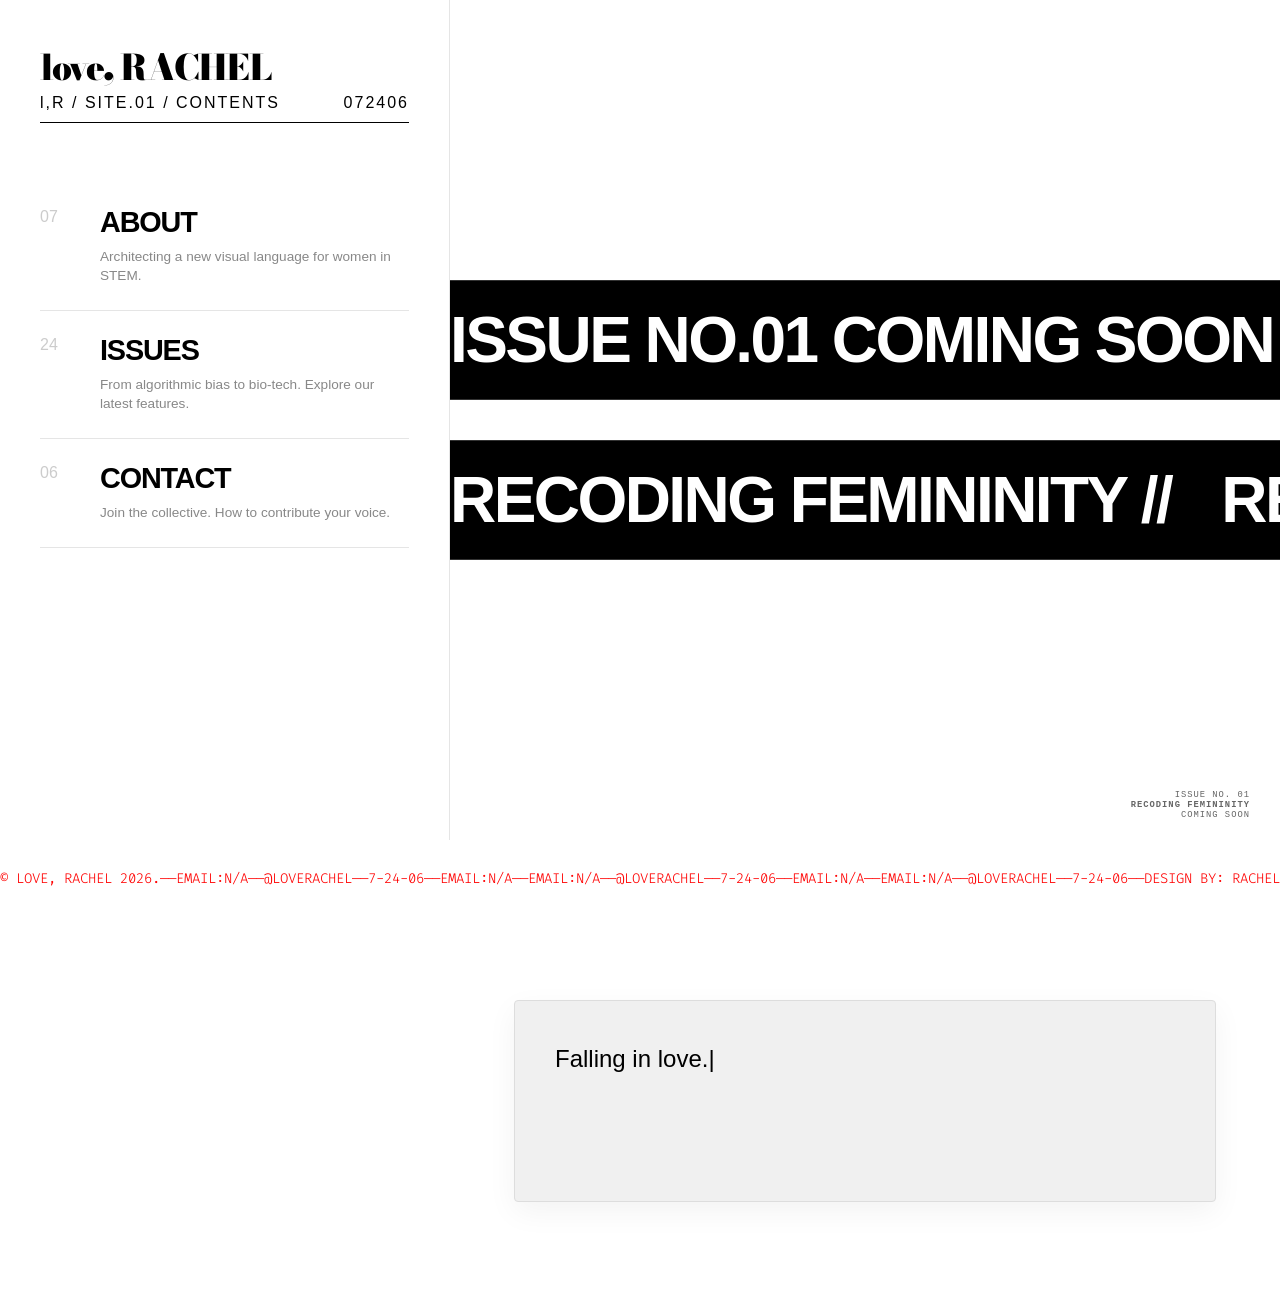
==== index.html @ 1d5ef3c8 "Update index.html" ====
<!DOCTYPE html>
<html lang="en">
<head>
    <meta charset="UTF-8">
    <meta name="viewport" content="width=device-width, initial-scale=1.0">
    <title>love, RACHEL | STEM MAGAZINE FOR GIRLS</title>
    <link href="https://fonts.googleapis.com/css2?family=Bodoni+Moda:opsz,wght@6..96,900&family=Fira+Code:wght@300&display=swap" rel="stylesheet">
    <link rel="preconnect" href="https://rsms.me/">
    <link rel="stylesheet" href="https://rsms.me/inter/inter.css">
    <link rel="stylesheet" href="global.css">
</head>
<body>

<nav class="side-navigation" id="sideNav">
    <div class="nav-header">
        <div class="logo"><a href="index.html">love, RACHEL</a></div>
        <button class="menu-close" onclick="toggleMenu()">✕</button>
    </div>

    <section class="toc-section">
        <div class="toc-header">
            <span>l,R / SITE.01 / CONTENTS</span>
            <span>072406</span>
        </div>
        
        <nav class="toc-nav">
            <a href="about.html" class="toc-item">
                <span class="toc-number">07</span>
                <div class="toc-content">
                    <span class="toc-link">About</span>
                    <p>Architecting a new visual language for women in STEM.</p>
                </div>
            </a>

            <a href="issues.html" class="toc-item">
                <span class="toc-number">24</span>
                <div class="toc-content">
                    <span class="toc-link">Issues</span>
                    <p>From algorithmic bias to bio-tech. Explore our latest features.</p>
                </div>
            </a>

            <a href="contact.html" class="toc-item">
                <span class="toc-number">06</span>
                <div class="toc-content">
                    <span class="toc-link">Contact</span>
                    <p>Join the collective. How to contribute your voice.</p>
                </div>
            </a>
        </nav>
    </section>
</nav>

<header class="mobile-header">
    <div class="logo"><a href="index.html">love, RACHEL</a></div>
    <button class="hamburger" onclick="toggleMenu()">
        <span></span>
        <span></span>
    </button>
</header>

<main class="magazine-grid">
    <section class="tape-container">
        <div class="police-tape tape-1">
            <div class="tape-inner">
                <span>ISSUE NO.01 COMING SOON // </span>
                <span>ISSUE NO.01 COMING SOON // </span>
                <span>ISSUE NO.01 COMING SOON // </span>
                <span>ISSUE NO.01 COMING SOON // </span>
                <span>ISSUE NO.01 COMING SOON // </span>
                <span>ISSUE NO.01 COMING SOON // </span>
            </div>
        </div>

        <div class="police-tape tape-2">
            <div class="tape-inner" style="animation-direction: reverse;">
                <span>RECODING FEMININITY // </span>
                <span>RECODING FEMININITY // </span>
                <span>RECODING FEMININITY // </span>
                <span>RECODING FEMININITY // </span>
                <span>RECODING FEMININITY // </span>
                <span>RECODING FEMININITY // </span>
            </div>
        </div>
    </section>
</main>
    <section class="typing-box-container">
    <div class="typing-box">
        <div class="box-content">
            <span id="typed-text"></span><span class="cursor">|</span>
        </div>
    </div>
</section>
   


    <div class="ticker-wrap">
        <div class="ticker-content">
            <span>© love, RACHEL 2026.——EMAIL:N/A——@loverachel——7-24-06——EMAIL:N/A——EMAIL:N/A——@loverachel——7-24-06——EMAIL:N/A——EMAIL:N/A——@loverachel——7-24-06——DESIGN BY: RACHEL C——EMAIL:N/A——@loverachel——7-24-06——EMAIL:N/A</span>
        </div>
    </div>
      
    <div class="side-date">ISSUE NO. 01<br><strong>RECODING FEMININITY</strong><br>COMING SOON</div>
<script src="script.js"></script>
</body>
</html>
---- global.css ----
:root {

    --black: #000000;

    --grey: #777777;

    --light-grey: #e5e5e5;

    --bg: #ffffff;

    font-family: Inter, sans-serif;

    font-feature-settings: 'liga' 1, 'calt' 1; /* fix for Chrome */

}

@supports (font-variation-settings: normal) {

  :root { font-family: InterVariable, sans-serif; }

}



* {

    margin: 0;

    padding: 0;

    box-sizing: border-box;

}



body {

    background-color: var(--bg);

    font-family: 'Inter', sans-serif;

    color: var(--black);

    -webkit-font-smoothing: antialiased;

}



/* --- HEADER & LOGO --- */

.header-nav {

    position: fixed;

    top: 0;

    width: 100%;

    padding: 40px 5%;

    display: flex;

    justify-content: space-between;

    align-items: center;

    z-index: 1000;

    background: rgba(255, 255, 255, 0.8);

    backdrop-filter: blur(10px);

}



.logo {

    font-family: 'Bodoni Moda', serif;

    font-weight: 900;

    font-size: 2.2rem;

    letter-spacing: -0.05em;

}



.logo a {

    text-decoration: none;

    color: black;

}





/* --- THE GRID --- */

.magazine-grid {

    display: grid;

    grid-template-columns: 1fr 1fr;

    min-height: 100vh;

    padding: 140px 5% 100px;

    gap: 5%;

}



/* --- LEFT SIDE: HERO --- */

.hero-image-section {

    display: flex;

    flex-direction: column;

}



.image-container {

    position: relative;

    width: 100%;

   

}







.image-container img {

    width: 100%;

    height: auto;

}



.image-credit {

    font-family: Inter;

    font-size: 30 rem;

    letter-spacing: 2px;

    margin-top: 15px;

    color: black;

    font-weight: 900;

   

}



/* --- RIGHT SIDE: TABLE OF CONTENTS --- */

.toc-section {

    display: flex;

    flex-direction: column;

}





.toc-header {

    display: flex;

    justify-content: space-between;

    border-bottom: 1px solid #000;

    padding-bottom: 10px;

    margin-bottom: 60px;

   

    letter-spacing: 2px;

    font-family: 'Inter', sans-serif;

   

}



.toc-nav {

    display: flex;

    flex-direction: column;

}



.toc-item {

    display: grid;

    grid-template-columns: 60px 1fr;

    padding: 25px 0;

    border-bottom: 1px solid var(--light-grey);

    text-decoration: none;

    color: inherit;

    transition: transform 0.3s ease;

}



.toc-item:hover {

    transform: translateX(10px);

}



.toc-number {

    font-size: 1rem;

    font-weight: 300;

    color: #cccccc;

}



.toc-link {

    display: block;

    font-size: 1.8rem;

    font-weight: 900;

    text-transform: uppercase;

    letter-spacing: -0.04em;

    line-height: 1;

    margin-bottom: 10px;

}



.toc-content p {

    font-size: 0.85rem;

    color: #888888 ;

    max-width: 320px;

    line-height: 1.4;

}

/* --- LAYOUT RESTRUCTURE --- */

:root {

    --nav-width: 450px;

}



/* --- ADJUSTED SIDEBAR --- */

.side-navigation {

    position: fixed;

    top: 0;

    left: 0;

    width: var(--nav-width);

    /* Calculate height to stop before the ticker (approx 50px) */

    height: calc(100vh - 60px);

    padding: 40px;

    background: #fff;

    border-right: 1px solid var(--light-grey);

    z-index: 2000;

    overflow-y: auto;

}







/* Adjust Main Grid to accommodate no more Hero Image */

.magazine-grid {
    margin-left: var(--nav-width); 
    padding: 0; 
    height: 100vh;
    display: block; 
    overflow: hidden;
}



@media (max-width: 1024px) {

    .magazine-grid {

        margin-left: 0;

    }

    .police-tape {

        font-size: 1rem;

        height: 40px;

    }

}





/* Hide Mobile Elements on Desktop */

.mobile-header, .menu-close {

    display: none;

}




@media (max-width: 1024px) {

    .side-navigation {

        width: 100%;

        left: -100%; /* Hide off-screen */

        transition: left 0.5s cubic-bezier(0.77, 0, 0.175, 1);

        border-right: none;

    }



    .side-navigation.active {

        left: 0;

    }



    .magazine-grid {

        margin-left: 0;

        padding-top: 100px;

    }



    .mobile-header {

        display: flex;

        position: fixed;

        top: 0;

        width: 100%;

        padding: 20px 5%;

        justify-content: space-between;

        align-items: center;

        background: #fff;

        z-index: 1500;

        border-bottom: 1px solid var(--light-grey);

    }



    .menu-close {

        display: block;

        background: none;

        border: none;

        font-size: 1.5rem;

        cursor: pointer;
        color: #000;

    }



    .nav-header {

        display: flex;

        justify-content: space-between;

        align-items: center;

        margin-bottom: 40px;

    }



    /* Hamburger Icon */

    .hamburger {

        background: none;

        border: none;

        cursor: pointer;

        display: flex;

        flex-direction: column;

        gap: 6px;

    }



    .hamburger span {

        display: block;

        width: 25px;

        height: 1px;

        background: #000;

    }

}



/* --- MODERN TICKER --- */

.ticker-wrap {

    position: fixed;

    bottom: 0;

    left: 0;

    width: 100%;

    background: transparent;

    padding: 12px 0;

    z-index: 1100;

}



.ticker-content {

    display: flex;

    white-space: nowrap;

    font-family: 'Fira Code', monospace;

    font-size: 14px;

    color: red;

    text-transform: uppercase;

    font-weight: 300;

   

}



.ticker-content span { padding-right: 60px; }







/* --- MOBILE RESPONSIVE --- */

@media (max-width: 1024px) {

    .magazine-grid {

        grid-template-columns: 1fr;

        padding-top: 100px;

    }

   

    .hero-image-section {

        margin-bottom: 60px;

    }

   

    .toc-link {

        font-size: 1.4rem;

    }

}



 .status-tag, .side-date {

            position: fixed;

            font-family: monospace;

            z-index: 5;

            pointer-events: none;

        }



       



        .side-date {

            bottom: 80px;

            right: 20px;

            font-size: 0.55rem;

            letter-spacing: 1px;

            color: #666;

            padding-right: 10px;

            border-right: 2px solid var(--pink);

            text-align: right;

        }

        /* HIDE ON MOBILE */

@media (max-width: 768px) {

    .status-tag, .side-date {

        display: none;

    }

}

.about-section {

            padding: 140px 5% 150px; /* Responsive padding */

            max-width: 1200px;

            margin: 0 auto;

            position: relative;

            z-index: 10;

        }



        .about-title {

            display: flex;

    justify-content: space-between;

    border-bottom: 1px solid #000;

    padding-bottom: 10px;

    margin-bottom: 60px;

    letter-spacing: 2px;

   

        }



        .about-grid {

            display: grid;

            grid-template-columns: 60px 1fr;

            gap: 20px;

            border-top: 1px solid var(--grid-color);

            padding-top: 40px;

        }



        .grid-label {

            font-family: monospace;

            font-size: 0.6rem;

            color: var(--pink);

            display: flex;

            flex-direction: column;

            align-items: center;

            gap: 20px;

        }





        .intro-text {

            font-size: clamp(1.1rem, 4vw, 1.5rem);

            line-height: 1.4;

            font-weight: 500;

            margin-bottom: 40px;

            color: #1a1a1a;

        }



        .story-columns {

            display: grid;

            grid-template-columns: repeat(auto-fit, minmax(280px, 1fr)); /* Automatically stacks on mobile */

            gap: 40px;

            font-size: 0.9rem;

            line-height: 1.8;

            color: #555;

        }

         /* --- EDITORIAL CONTACT STYLES --- */



.editorial-contact {

    min-height: 100vh;

    padding: 160px 5% 100px;

    position: relative;

    overflow: hidden;

}



/* The massive background text */

.bg-text-container {

    position: absolute;

    top: 50%;

    left: 50%;

    transform: translate(-50%, -50%);

    width: 100%;

    z-index: 1;

    pointer-events: none;

}



.giant-type {

    font-family: 'Bodoni Moda', serif;

    font-size: clamp(15rem, 40vw, 50rem); /* Huge scale */

    font-weight: 900;

    color: var(--grid-color);

    opacity: 0.4;

    letter-spacing: -0.05em;

    line-height: 1;

    text-align: center;

}



/* Content Container */

.content-wrapper {

    position: relative;

    z-index: 2;

    max-width: 1300px;

    
    margin: 0 auto 0 var(--nav-width); /* Adds margin-left on desktop */
    padding: 60px 5%;

}



.toc-header {

    display: flex;

    justify-content: space-between;

    border-bottom: 1px solid #000;

    padding-bottom: 10px;

    margin-bottom: 60px;

    font-family: 'Inter', sans-serif;

   

    letter-spacing: 2px;

}

.letter-layout {

    background: #ffffff;

    padding: 60px;

    border: 1px solid var(--grid-color);

    box-shadow: 0 20px 50px rgba(0,0,0,0.02);

    max-width: 800px;

    margin: 0 auto;

    position: relative;

    z-index: 10;

}



.letter-header {

    display: flex;

    justify-content: space-between;

    font-family: 'Inter', sans-serif;

    font-size: 0.7rem;

    line-height: 1.8;

    margin-bottom: 80px;

    color: #666;

}



.label {

    color: #49646F;

    font-weight: bold;

    margin-right: 10px;

}



.letter-body {

    font-family: 'Inter', sans-serif;

    font-size: 1rem;

    line-height: 1.7;

    color: #333;

    text-align: justify;

}



.letter-salutation {

   

   

    font-size: 1rem;

    margin-bottom: 30px;

    color: #000;

    font-weight: 600;

}



.letter-body p {

    margin-bottom: 25px;

}



.letter-signature {

    margin-top: 50px;

}



.signature-line {

    font-family: 'Bodoni Moda', serif;

    font-weight: 900;

    font-size: 1.8rem;

    color: black;

    margin-top: 10px;

}



.letter-footer {

    margin-top: 80px;

}



.horizontal-line {

    width: 100%;

    height: 1px;

    background: #000;

    margin-bottom: 30px;

}



.contact-actions {

    display: flex;

    gap: 40px;

}



.action-btn {

   

    font-size: 0.75rem;

    text-decoration: none;

    color: var(--pink);

    font-weight: bold;

    letter-spacing: 1px;

    transition: opacity 0.3s;

}



.action-btn:hover {

    opacity: 0.6;

    text-decoration: underline;

}



/* Mobile Adjustments */

@media (max-width: 600px) {

    .letter-layout {

        padding: 30px;

    }

    .letter-header {

        flex-direction: column;

        gap: 20px;

        margin-bottom: 40px;

    }

    .letter-body {

        text-align: left;

    }

    .logo {

           

           

            font-size: clamp(1.2rem, 5vw, 2.5rem);



            line-height: 0.8;

            letter-spacing: -0.05em;

            text-align: right;

        }

    .toc-header {



    font-size: 0.7rem;

   

}



}
/* --- HORIZONTAL EDITORIAL TAPES --- */
.tape-container {
    position: relative;
    width: 100%;
    
    height: calc(100vh - 60px); 
    overflow: hidden;
    display: flex;
    flex-direction: column;
    justify-content: center; 
    gap: 40px; 
    background: #fff;
    margin-left: 0;
}

.police-tape {
    width: 100%;
    height: 120px; 
    background: #000;
    display: flex;
    align-items: center;
    overflow: hidden;
    white-space: nowrap;
    border-top: 1px solid #333;
    border-bottom: 1px solid #333;
}

.tape-inner {
    display: flex;
    font-family: 'Inter', sans-serif;
    font-weight: 900;
    font-size: 4rem; /* Massive type */
    color: #fff;
    text-transform: uppercase;
    letter-spacing: -0.04em;
    animation: scroll-left 25s linear infinite;
}

.tape-inner span {
    padding-right: 50px;
}

/* Second tape moves the opposite way */
.reverse-scroll {
    animation: scroll-right 25s linear infinite;
}

/* Horizontal Animation Keyframes */
@keyframes scroll-left {
    0% { transform: translateX(0); }
    100% { transform: translateX(-50%); }
}

@keyframes scroll-right {
    0% { transform: translateX(-50%); }
    100% { transform: translateX(0); }
}

/* Mobile Adjustments */
@media (max-width: 1024px) {
    .tape-container {
        margin-left: 0;
        gap: 20px;
    }
    .police-tape {
        height: 80px;
    }
    .tape-inner {
        font-size: 2rem;
    }
}
@media (max-width: 1024px) {
    .content-wrapper {
        margin-left: 0;
        padding-top: 40px;
    }
}

.pabout-section {
    padding: 140px 5% 150px;
    max-width: 1200px;
    
    
    margin-left: var(--nav-width); 
    
    
    margin-right: auto; 
    
    position: relative;
    z-index: 10;
}



        .pabout-title {

            display: flex;

    justify-content: space-between;

    border-bottom: 1px solid #000;

    padding-bottom: 10px;

    margin-bottom: 60px;

    letter-spacing: 2px;

   

        }



        .pabout-grid {

            display: grid;

            grid-template-columns: 60px 1fr;

            gap: 20px;

            border-top: 1px solid var(--grid-color);

            padding-top: 40px;

        }



        .pgrid-label {

            font-family: monospace;

            font-size: 0.6rem;

            color: var(--pink);

            display: flex;

            flex-direction: column;

            align-items: center;

            gap: 20px;

        }





        .pintro-text {

            font-size: clamp(1.1rem, 4vw, 1.5rem);

            line-height: 1.4;

            font-weight: 500;

            margin-bottom: 40px;

            color: #1a1a1a;

        }



        .pstory-columns {

            display: grid;

            grid-template-columns: repeat(auto-fit, minmax(280px, 1fr)); /* Automatically stacks on mobile */

            gap: 40px;

            font-size: 0.9rem;

            line-height: 1.8;

            color: #555;

        }
        @media (max-width: 1024px) {
    .pabout-section {
        margin-left: 0;
        margin-right: 0;
       
    }
}
/* --- TYPING BOX STYLES --- */
.typing-box-container {
    margin-left: var(--nav-width); 
    padding: 100px 5%;
    background: #fff;
    display: flex;
    justify-content: center;
    align-items: flex-start;
    
}

.typing-box {
    width: 100%;
    max-width: 800px;
    background: #f0f0f0; 
    border: 1px solid #ddd;
    border-radius: 4px;
    overflow: hidden;
    box-shadow: 0 10px 30px rgba(0,0,0,0.05);
    
    
}







.box-content {
    padding: 40px;
    font-family: 'Inter', sans-serif; 
    font-size: 1.5rem;
    line-height: 1.5;
    color: #000;
    min-height: 200px;
}


.cursor {
    font-weight: 300;
    color: var(--pink); 
    animation: blink 1s step-end infinite;
}

@keyframes blink {
    from, to { opacity: 1; }
    50% { opacity: 0; }
}

/* Mobile responsive adjust */
@media (max-width: 1024px) {
    .typing-box-container {
        margin-left: 0;
        padding-top: 40px;
        
    }
    .box-content {
        font-size: 1.1rem;
        padding: 20px;
    }
}
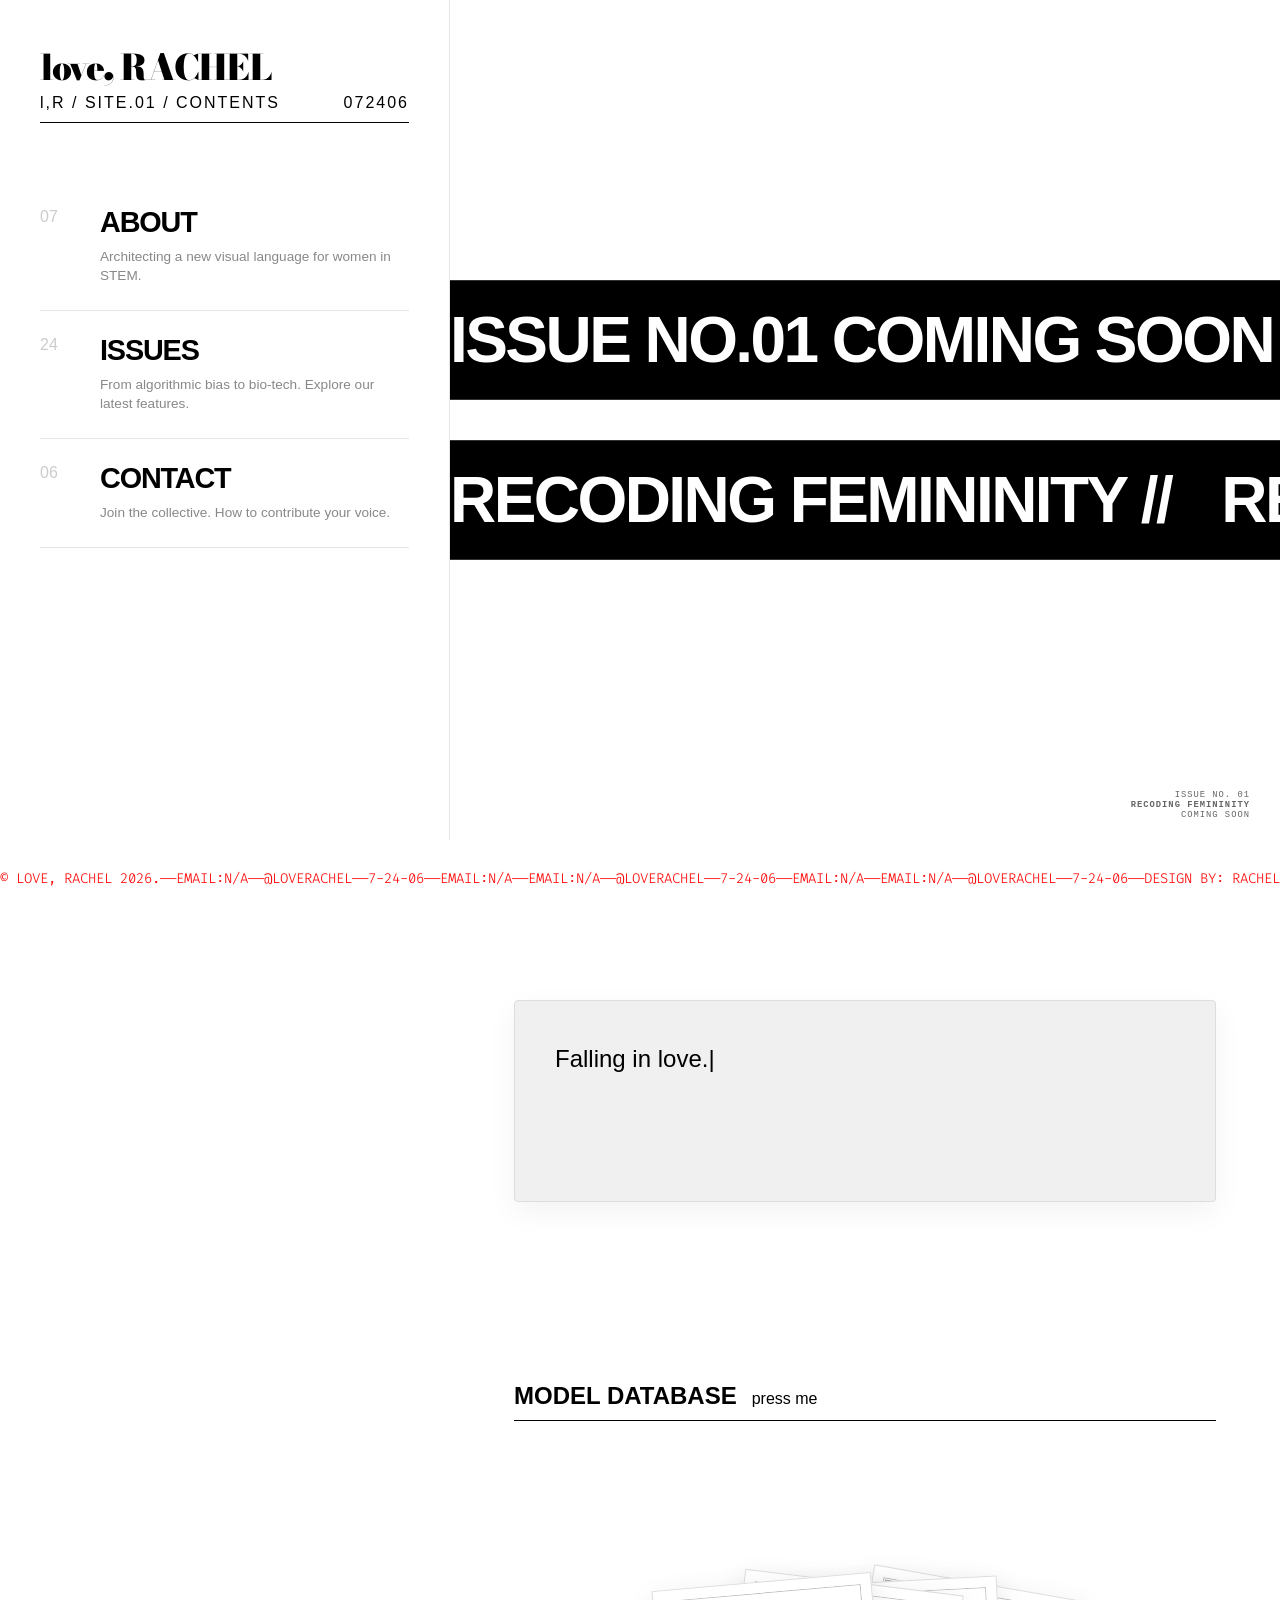
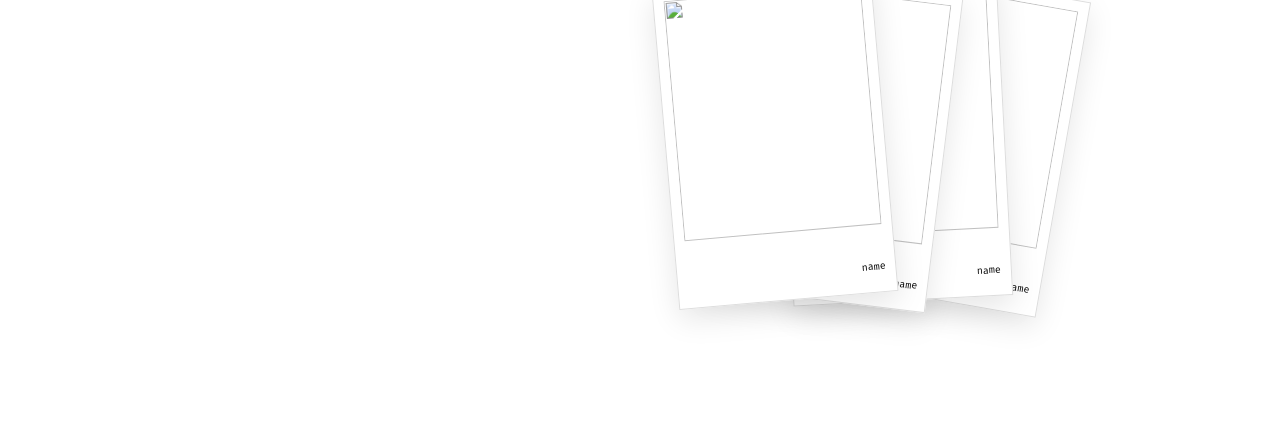
==== commit c218b313: "Update index.html" ====
--- a/index.html
+++ b/index.html
@@ -91,6 +91,19 @@
         </div>
     </div>
 </section>
+    <section class="database-section">
+    <div class="database-intro">
+        <h2 class="database-title">MODEL DATABASE</h2>
+        <p>press me</p>
+    </div>
+
+    <div class="model-pile-container">
+        <div class="model-card card-1"><img src=""><div class="id">name</div></div>
+        <div class="model-card card-2"><img src=""><div class="id">name</div></div>
+        <div class="model-card card-3"><img src=""><div class="id">name</div></div>
+        <div class="model-card card-4"><img src=""><div class="id">name</div></div>
+    </div>
+</section>
    
 
 
--- a/global.css
+++ b/global.css
@@ -1345,3 +1345,108 @@
         padding: 20px;
     }
 }
+/* Container */
+.database-section {
+    margin-left: var(--nav-width); 
+    padding: 80px 5%;
+    display: flex;
+    flex-direction: column;
+    align-items: center;
+    background: #fff;
+    min-height: 80vh;
+}
+
+.database-intro {
+    width: 100%;
+    max-width: 1000px;
+    display: flex;
+    align-items: baseline;
+    gap: 15px;
+    border-bottom: 1px solid #000;
+    padding-bottom: 10px;
+    margin-bottom: 120px;
+}
+
+/* The Pile/Row Container */
+.model-pile-container {
+    display: flex;
+    justify-content: center;
+    align-items: center;
+    width: 100%;
+    height: 400px;
+    transition: gap 0.5s ease;
+}
+
+/* Card Styling */
+.model-card {
+    position: relative;
+    width: 220px; 
+    height: 320px;
+    background: #fff;
+    border: 1px solid #ddd;
+    padding: 10px;
+    flex-shrink: 0;
+    
+    
+    margin-left: -160px; 
+    
+    
+    
+    transition: all 0.6s cubic-bezier(0.23, 1, 0.32, 1);
+    box-shadow: 0 10px 30px rgba(0,0,0,0.1);
+}
+
+
+.card-1 { margin-left: 0; transform: rotate(-5deg); z-index: 5; }
+.card-2 { transform: rotate(7deg); z-index: 4; }
+.card-3 { transform: rotate(-3deg); z-index: 3; }
+.card-4 { transform: rotate(10deg); z-index: 2; }
+
+.model-card img {
+    width: 100%;
+    height: 90%;
+    object-fit: cover;
+}
+
+.model-card .id {
+    font-family: 'Fira Code', monospace;
+    font-size: 10px;
+    margin-top: 8px;
+    text-align: right;
+}
+
+
+.model-pile-container:hover .model-card {
+    margin-left: 20px; 
+    transform: rotate(0deg) translateY(0);
+    filter: grayscale(0%);
+}
+
+
+.model-pile-container:hover .card-1 {
+    margin-left: 0;
+}
+
+/* --- MOBILE RESPONSIVE --- */
+@media (max-width: 1024px) {
+    .database-section {
+        margin-left: 0; 
+        padding-top: 40px;
+    }
+
+    .model-pile-container {
+        
+        flex-direction: column; 
+        height: auto;
+        gap: 20px;
+    }
+
+    .model-card {
+        margin-left: 0 !important; 
+        transform: rotate(0deg) !important;
+        width: 80%; 
+        max-width: 300px;
+    }
+    
+   
+}
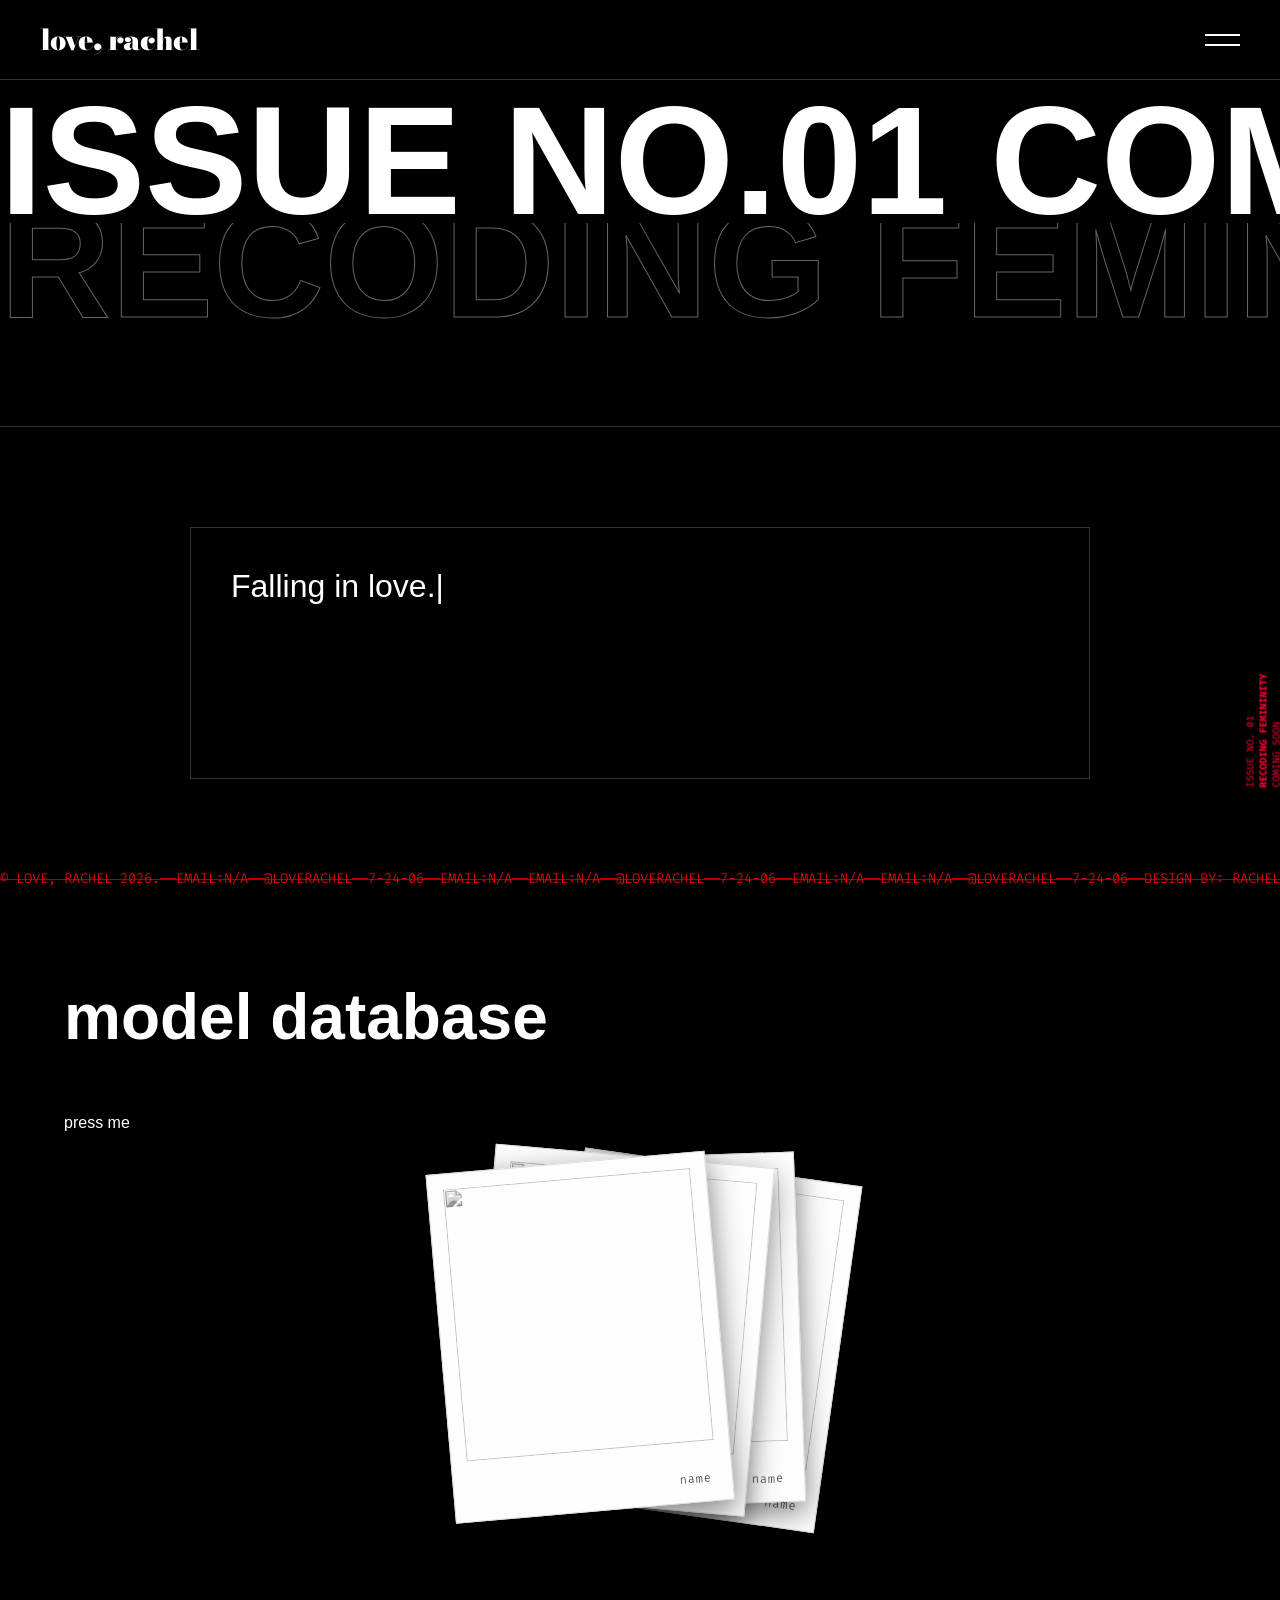
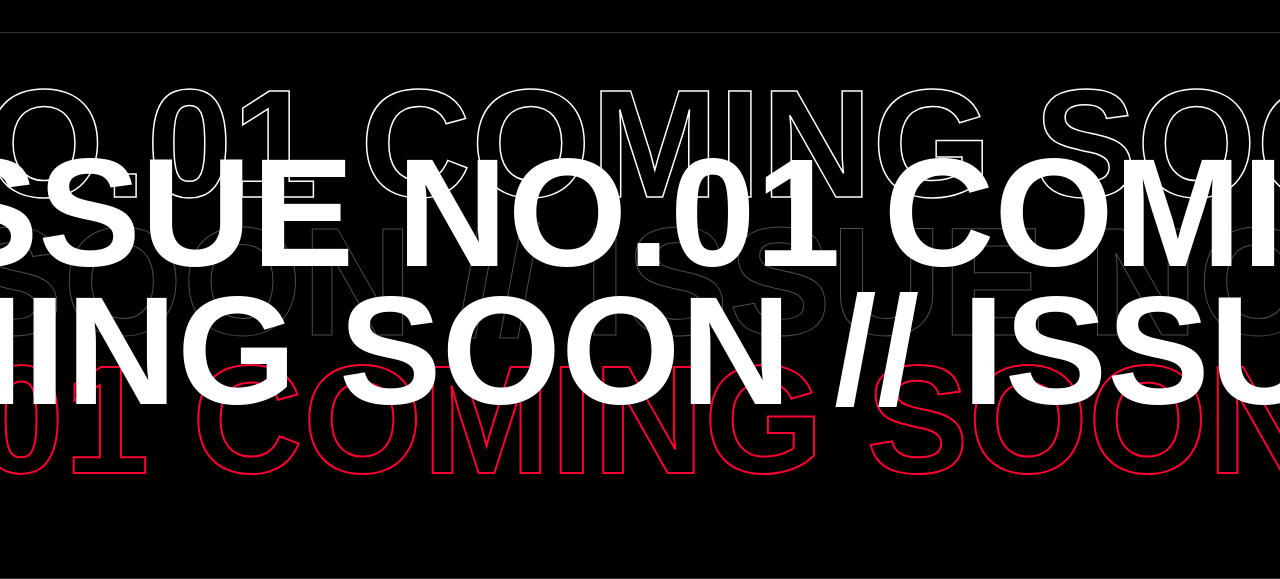
==== commit ac723d95: "Update index.html" ====
--- a/index.html
+++ b/index.html
@@ -58,53 +58,61 @@
         <span></span>
     </button>
 </header>
-
-<main class="magazine-grid">
-    <section class="tape-container">
-        <div class="police-tape tape-1">
-            <div class="tape-inner">
-                <span>ISSUE NO.01 COMING SOON // </span>
-                <span>ISSUE NO.01 COMING SOON // </span>
+<section class="hero-section">
+    <div class="hero-row">
+        <div class="marquee">
+            <div class="track">
                 <span>ISSUE NO.01 COMING SOON // </span>
                 <span>ISSUE NO.01 COMING SOON // </span>
                 <span>ISSUE NO.01 COMING SOON // </span>
                 <span>ISSUE NO.01 COMING SOON // </span>
             </div>
         </div>
-
-        <div class="police-tape tape-2">
-            <div class="tape-inner" style="animation-direction: reverse;">
-                <span>RECODING FEMININITY // </span>
-                <span>RECODING FEMININITY // </span>
+    </div>
+    
+    <div class="hero-row ghost-row">
+        <div class="marquee reverse">
+            <div class="track">
                 <span>RECODING FEMININITY // </span>
                 <span>RECODING FEMININITY // </span>
                 <span>RECODING FEMININITY // </span>
                 <span>RECODING FEMININITY // </span>
             </div>
         </div>
-    </section>
-</main>
-    <section class="typing-box-container">
+    </div>
+</section>
+
+
+
+<section class="typing-box-container">
     <div class="typing-box">
         <div class="box-content">
             <span id="typed-text"></span><span class="cursor">|</span>
         </div>
     </div>
 </section>
-    <section class="database-section">
+<section class="database-section">
     <div class="database-intro">
-        <h2 class="database-title">MODEL DATABASE</h2>
+        <h2 class="database-title">model database</h2>
         <p>press me</p>
     </div>
 
     <div class="model-pile-container">
-        <div class="model-card card-1"><img src=""><div class="id">name</div></div>
-        <div class="model-card card-2"><img src=""><div class="id">name</div></div>
-        <div class="model-card card-3"><img src=""><div class="id">name</div></div>
-        <div class="model-card card-4"><img src=""><div class="id">name</div></div>
+        <div class="model-card card-1"><img src=""><div class="polaroid-caption">name</div></div>
+        <div class="model-card card-2"><img src=""><div class="polaroid-caption">name</div></div>
+        <div class="model-card card-3"><img src=""><div class="polaroid-caption">name</div></div>
+        <div class="model-card card-4"><img src="model4.jpg"><div class="polaroid-caption">name</div></div>
     </div>
 </section>
-   
+ <section class="chaos-footer">
+    <div class="stack-container">
+        <h2 class="stack-text outline slide-left">ISSUE NO.01 COMING SOON</h2>
+        <h2 class="stack-text solid">// ISSUE NO.01 COMING</h2>
+        <h2 class="stack-text outline-faded slide-right">SOON // ISSUE NO.01 //</h2>
+        <h2 class="stack-text solid-overlap">COMING SOON // ISSUE //</h2>
+        <h2 class="stack-text outline-bold">NO.01 COMING SOON // //</h2>
+    </div>
+</section>
 
 
     <div class="ticker-wrap">
@@ -115,5 +123,6 @@
       
     <div class="side-date">ISSUE NO. 01<br><strong>RECODING FEMININITY</strong><br>COMING SOON</div>
 <script src="script.js"></script>
+
 </body>
 </html>
--- a/global.css
+++ b/global.css
@@ -1,142 +1,204 @@
 :root {
-
-    --black: #000000;
-
-    --grey: #777777;
-
-    --light-grey: #e5e5e5;
-
-    --bg: #ffffff;
-
-    font-family: Inter, sans-serif;
-
-    font-feature-settings: 'liga' 1, 'calt' 1; /* fix for Chrome */
-
-}
-
-@supports (font-variation-settings: normal) {
-
-  :root { font-family: InterVariable, sans-serif; }
-
-}
-
-
+    --bg-color: #000000;
+    --text-color: #ffffff;
+    --accent: #ff0033; 
+    --border: 1px solid #333;
+    --inter: 'Inter', sans-serif;
+    --bodoni: 'Bodoni Moda', serif;
+    --fira: 'Fira Code', monospace;
+}
 
 * {
-
     margin: 0;
-
     padding: 0;
-
     box-sizing: border-box;
-
-}
-
-
+}
 
 body {
-
-    background-color: var(--bg);
-
-    font-family: 'Inter', sans-serif;
-
-    color: var(--black);
-
-    -webkit-font-smoothing: antialiased;
-
-}
-
-
-
-/* --- HEADER & LOGO --- */
-
-.header-nav {
-
+    background-color: var(--bg-color);
+    color: var(--text-color);
+    font-family: var(--inter);
+    overflow-x: hidden;
+}
+
+/* --- HEADER & NAVIGATION --- */
+.mobile-header {
     position: fixed;
-
     top: 0;
-
-    width: 100%;
-
-    padding: 40px 5%;
-
-    display: flex;
-
+    width: 100%;
+    height: 80px;
+    display: flex;
     justify-content: space-between;
-
     align-items: center;
-
+    padding: 0 40px;
+    background: rgba(0,0,0,0.9);
+    
+    border-bottom: var(--border);
     z-index: 1000;
-
-    background: rgba(255, 255, 255, 0.8);
-
-    backdrop-filter: blur(10px);
-
-}
-
-
-
-.logo {
-
-    font-family: 'Bodoni Moda', serif;
-
+    background: rgba(0, 0, 0, 0.7); 
+    backdrop-filter: blur(15px); 
+    -webkit-backdrop-filter: blur(15px); 
+}
+
+.logo a {
+    font-family: var(--bodoni);
     font-weight: 900;
-
-    font-size: 2.2rem;
-
-    letter-spacing: -0.05em;
-
-}
-
-
-
-.logo a {
-
+    font-size: 1.8rem;
+    color: #fff;
     text-decoration: none;
-
-    color: black;
-
-}
-
-
-
-
-
-/* --- THE GRID --- */
-
-.magazine-grid {
-
-    display: grid;
-
-    grid-template-columns: 1fr 1fr;
-
-    min-height: 100vh;
-
-    padding: 140px 5% 100px;
-
-    gap: 5%;
-
-}
-
-
-
-/* --- LEFT SIDE: HERO --- */
-
-.hero-image-section {
-
-    display: flex;
-
-    flex-direction: column;
-
-}
-
-
-
-.image-container {
-
+    letter-spacing: -1px;
+    text-transform: lowercase;
+}
+
+.hamburger {
+    background: none;
+    border: none;
+    cursor: pointer;
+    display: flex;
+    flex-direction: column;
+    gap: 8px;
+}
+
+.hamburger span {
+    display: block;
+    width: 35px;
+    height: 2px;
+    background: #fff;
+}
+
+/* --- THE SIDE NAVIGATION (OVERLAY) --- */
+.side-navigation {
+    position: fixed;
+    top: 0;
+    right: -100%;
+    width: 100%;
+    height: 100vh;
+    background: #000;
+    z-index: 2000;
+    transition: 0.6s cubic-bezier(0.85, 0, 0.15, 1);
+    display: flex;
+    flex-direction: column;
+    padding: 60px;
+    overflow-y: auto;
+}
+
+.side-navigation.active {
+    right: 0;
+}
+
+.nav-header {
+    display: flex;
+    justify-content: space-between;
+    border-bottom: var(--border);
+    padding-bottom: 20px;
+    margin-bottom: 40px;
+}
+
+.toc-nav {
+    display: flex;
+    flex-direction: column;
+    gap: 40px;
+}
+
+.toc-link {
+    font-family: var(--bodoni);
+    font-size: clamp(2.5rem, 8vw, 5rem); /* Auto-sizes for screen */
+    line-height: 0.9;
+    text-transform: uppercase;
+    color: #fff;
+    text-decoration: none;
+}
+
+/* --- SECTION STABILIZER --- */
+main {
+    padding-top: 80px; 
+}
+
+section {
     position: relative;
-
-    width: 100%;
+    width: 100%;
+    padding: 100px 5%; 
+    border-bottom: var(--border);
+}
+
+
+
+
+
+/* --- TYPING BOX --- */
+.typing-box-container {
+    background: #000;
+    display: flex;
+    justify-content: center;
+}
+
+.typing-box {
+    width: 100%;
+    max-width: 900px;
+    border: 1px solid #333;
+}
+
+.box-content {
+    padding: 40px;
+    font-size: clamp(1.2rem, 3vw, 2rem);
+    min-height: 250px;
+}
+
+/* --- DATABASE SECTION --- */
+.database-section {
+    min-height: 80vh;
+}
+
+.database-title {
+    font-family: 'Inter', sans-serif ;
+    font-size: clamp(2.5rem, 6vw, 4rem);
+    margin-bottom: 60px;
+}
+
+.model-pile-container {
+    display: flex;
+    justify-content: center;
+    align-items: center;
+    position: relative;
+    min-height: 400px;
+}
+
+/* --- FOOTER ELEMENTS --- */
+.ticker-wrap {
+
+    position: fixed;
+
+    bottom: 0;
+
+    left: 0;
+
+    width: 100%;
+
+    background: transparent;
+
+    padding: 12px 0;
+
+    z-index: 1100;
+
+}
+
+
+
+.ticker-content {
+
+    display: flex;
+
+    white-space: nowrap;
+
+    font-family: 'Fira Code', monospace;
+
+    font-size: 14px;
+
+    color: red;
+
+    text-transform: uppercase;
+
+    font-weight: 300;
 
    
 
@@ -144,1309 +206,234 @@
 
 
 
-
-
-
-
-.image-container img {
-
-    width: 100%;
-
-    height: auto;
-
-}
-
-
-
-.image-credit {
-
-    font-family: Inter;
-
-    font-size: 30 rem;
-
-    letter-spacing: 2px;
-
-    margin-top: 15px;
-
-    color: black;
-
-    font-weight: 900;
-
-   
-
-}
-
-
-
-/* --- RIGHT SIDE: TABLE OF CONTENTS --- */
-
-.toc-section {
-
-    display: flex;
-
-    flex-direction: column;
-
-}
-
-
-
-
-
-.toc-header {
-
-    display: flex;
-
-    justify-content: space-between;
-
-    border-bottom: 1px solid #000;
-
-    padding-bottom: 10px;
-
-    margin-bottom: 60px;
-
-   
-
-    letter-spacing: 2px;
-
-    font-family: 'Inter', sans-serif;
-
-   
-
-}
-
-
-
-.toc-nav {
-
-    display: flex;
-
-    flex-direction: column;
-
-}
-
-
-
-.toc-item {
-
-    display: grid;
-
-    grid-template-columns: 60px 1fr;
-
-    padding: 25px 0;
-
-    border-bottom: 1px solid var(--light-grey);
-
-    text-decoration: none;
-
-    color: inherit;
-
-    transition: transform 0.3s ease;
-
-}
-
-
-
-.toc-item:hover {
-
-    transform: translateX(10px);
-
-}
-
-
-
-.toc-number {
-
-    font-size: 1rem;
-
-    font-weight: 300;
-
-    color: #cccccc;
-
-}
-
-
-
-.toc-link {
-
-    display: block;
-
-    font-size: 1.8rem;
-
-    font-weight: 900;
-
-    text-transform: uppercase;
-
-    letter-spacing: -0.04em;
-
-    line-height: 1;
-
-    margin-bottom: 10px;
-
-}
-
-
-
-.toc-content p {
-
-    font-size: 0.85rem;
-
-    color: #888888 ;
-
-    max-width: 320px;
-
-    line-height: 1.4;
-
-}
-
-/* --- LAYOUT RESTRUCTURE --- */
-
-:root {
-
-    --nav-width: 450px;
-
-}
-
-
-
-/* --- ADJUSTED SIDEBAR --- */
-
-.side-navigation {
-
+.ticker-content span { padding-right: 60px; }
+
+.side-date {
     position: fixed;
-
-    top: 0;
-
-    left: 0;
-
-    width: var(--nav-width);
-
-    /* Calculate height to stop before the ticker (approx 50px) */
-
-    height: calc(100vh - 60px);
-
-    padding: 40px;
-
-    background: #fff;
-
-    border-right: 1px solid var(--light-grey);
-
-    z-index: 2000;
-
-    overflow-y: auto;
-
-}
-
-
-
-
-
-
-
-/* Adjust Main Grid to accommodate no more Hero Image */
-
-.magazine-grid {
-    margin-left: var(--nav-width); 
-    padding: 0; 
-    height: 100vh;
-    display: block; 
-    overflow: hidden;
-}
-
-
-
-@media (max-width: 1024px) {
-
-    .magazine-grid {
-
-        margin-left: 0;
-
-    }
-
-    .police-tape {
-
-        font-size: 1rem;
-
-        height: 40px;
-
-    }
-
-}
-
-
-
-
-
-/* Hide Mobile Elements on Desktop */
-
-.mobile-header, .menu-close {
-
-    display: none;
-
-}
-
-
-
-
-@media (max-width: 1024px) {
-
-    .side-navigation {
-
-        width: 100%;
-
-        left: -100%; /* Hide off-screen */
-
-        transition: left 0.5s cubic-bezier(0.77, 0, 0.175, 1);
-
-        border-right: none;
-
-    }
-
-
-
-    .side-navigation.active {
-
-        left: 0;
-
-    }
-
-
-
-    .magazine-grid {
-
-        margin-left: 0;
-
-        padding-top: 100px;
-
-    }
-
-
-
-    .mobile-header {
-
-        display: flex;
-
-        position: fixed;
-
-        top: 0;
-
-        width: 100%;
-
-        padding: 20px 5%;
-
-        justify-content: space-between;
-
-        align-items: center;
-
-        background: #fff;
-
-        z-index: 1500;
-
-        border-bottom: 1px solid var(--light-grey);
-
-    }
-
-
-
-    .menu-close {
-
-        display: block;
-
-        background: none;
-
-        border: none;
-
-        font-size: 1.5rem;
-
-        cursor: pointer;
-        color: #000;
-
-    }
-
-
-
-    .nav-header {
-
-        display: flex;
-
-        justify-content: space-between;
-
-        align-items: center;
-
-        margin-bottom: 40px;
-
-    }
-
-
-
-    /* Hamburger Icon */
-
-    .hamburger {
-
-        background: none;
-
-        border: none;
-
-        cursor: pointer;
-
-        display: flex;
-
-        flex-direction: column;
-
-        gap: 6px;
-
-    }
-
-
-
-    .hamburger span {
-
-        display: block;
-
-        width: 25px;
-
-        height: 1px;
-
-        background: #000;
-
-    }
-
-}
-
-
-
-/* --- MODERN TICKER --- */
-
-.ticker-wrap {
-
-    position: fixed;
-
-    bottom: 0;
-
-    left: 0;
-
-    width: 100%;
-
-    background: transparent;
-
-    padding: 12px 0;
-
-    z-index: 1100;
-
-}
-
-
-
-.ticker-content {
-
-    display: flex;
-
-    white-space: nowrap;
-
-    font-family: 'Fira Code', monospace;
-
-    font-size: 14px;
-
-    color: red;
-
-    text-transform: uppercase;
-
-    font-weight: 300;
-
-   
-
-}
-
-
-
-.ticker-content span { padding-right: 60px; }
-
-
-
-
-
-
-
-/* --- MOBILE RESPONSIVE --- */
-
-@media (max-width: 1024px) {
-
-    .magazine-grid {
-
-        grid-template-columns: 1fr;
-
-        padding-top: 100px;
-
-    }
-
-   
-
-    .hero-image-section {
-
-        margin-bottom: 60px;
-
-    }
-
-   
-
-    .toc-link {
-
-        font-size: 1.4rem;
-
-    }
-
-}
-
-
-
- .status-tag, .side-date {
-
-            position: fixed;
-
-            font-family: monospace;
-
-            z-index: 5;
-
-            pointer-events: none;
-
-        }
-
-
-
-       
-
-
-
-        .side-date {
-
-            bottom: 80px;
-
-            right: 20px;
-
-            font-size: 0.55rem;
-
-            letter-spacing: 1px;
-
-            color: #666;
-
-            padding-right: 10px;
-
-            border-right: 2px solid var(--pink);
-
-            text-align: right;
-
-        }
-
-        /* HIDE ON MOBILE */
-
-@media (max-width: 768px) {
-
-    .status-tag, .side-date {
-
-        display: none;
-
-    }
-
-}
-
-.about-section {
-
-            padding: 140px 5% 150px; /* Responsive padding */
-
-            max-width: 1200px;
-
-            margin: 0 auto;
-
-            position: relative;
-
-            z-index: 10;
-
-        }
-
-
-
-        .about-title {
-
-            display: flex;
-
-    justify-content: space-between;
-
-    border-bottom: 1px solid #000;
-
-    padding-bottom: 10px;
-
-    margin-bottom: 60px;
-
-    letter-spacing: 2px;
-
-   
-
-        }
-
-
-
-        .about-grid {
-
-            display: grid;
-
-            grid-template-columns: 60px 1fr;
-
-            gap: 20px;
-
-            border-top: 1px solid var(--grid-color);
-
-            padding-top: 40px;
-
-        }
-
-
-
-        .grid-label {
-
-            font-family: monospace;
-
-            font-size: 0.6rem;
-
-            color: var(--pink);
-
-            display: flex;
-
-            flex-direction: column;
-
-            align-items: center;
-
-            gap: 20px;
-
-        }
-
-
-
-
-
-        .intro-text {
-
-            font-size: clamp(1.1rem, 4vw, 1.5rem);
-
-            line-height: 1.4;
-
-            font-weight: 500;
-
-            margin-bottom: 40px;
-
-            color: #1a1a1a;
-
-        }
-
-
-
-        .story-columns {
-
-            display: grid;
-
-            grid-template-columns: repeat(auto-fit, minmax(280px, 1fr)); /* Automatically stacks on mobile */
-
-            gap: 40px;
-
-            font-size: 0.9rem;
-
-            line-height: 1.8;
-
-            color: #555;
-
-        }
-
-         /* --- EDITORIAL CONTACT STYLES --- */
-
-
-
-.editorial-contact {
-
-    min-height: 100vh;
-
-    padding: 160px 5% 100px;
-
-    position: relative;
-
-    overflow: hidden;
-
-}
-
-
-
-/* The massive background text */
-
-.bg-text-container {
-
-    position: absolute;
-
-    top: 50%;
-
-    left: 50%;
-
-    transform: translate(-50%, -50%);
-
-    width: 100%;
-
-    z-index: 1;
-
-    pointer-events: none;
-
-}
-
-
-
-.giant-type {
-
-    font-family: 'Bodoni Moda', serif;
-
-    font-size: clamp(15rem, 40vw, 50rem); /* Huge scale */
-
-    font-weight: 900;
-
-    color: var(--grid-color);
-
-    opacity: 0.4;
-
-    letter-spacing: -0.05em;
-
-    line-height: 1;
-
-    text-align: center;
-
-}
-
-
-
-/* Content Container */
-
-.content-wrapper {
-
-    position: relative;
-
-    z-index: 2;
-
-    max-width: 1300px;
-
-    
-    margin: 0 auto 0 var(--nav-width); /* Adds margin-left on desktop */
-    padding: 60px 5%;
-
-}
-
-
-
-.toc-header {
-
-    display: flex;
-
-    justify-content: space-between;
-
-    border-bottom: 1px solid #000;
-
-    padding-bottom: 10px;
-
-    margin-bottom: 60px;
-
-    font-family: 'Inter', sans-serif;
-
-   
-
-    letter-spacing: 2px;
-
-}
-
-.letter-layout {
-
-    background: #ffffff;
-
-    padding: 60px;
-
-    border: 1px solid var(--grid-color);
-
-    box-shadow: 0 20px 50px rgba(0,0,0,0.02);
-
-    max-width: 800px;
-
-    margin: 0 auto;
-
-    position: relative;
-
-    z-index: 10;
-
-}
-
-
-
-.letter-header {
-
-    display: flex;
-
-    justify-content: space-between;
-
-    font-family: 'Inter', sans-serif;
-
-    font-size: 0.7rem;
-
-    line-height: 1.8;
-
-    margin-bottom: 80px;
-
-    color: #666;
-
-}
-
-
-
-.label {
-
-    color: #49646F;
-
-    font-weight: bold;
-
-    margin-right: 10px;
-
-}
-
-
-
-.letter-body {
-
-    font-family: 'Inter', sans-serif;
-
-    font-size: 1rem;
-
-    line-height: 1.7;
-
-    color: #333;
-
-    text-align: justify;
-
-}
-
-
-
-.letter-salutation {
-
-   
-
-   
-
-    font-size: 1rem;
-
-    margin-bottom: 30px;
-
-    color: #000;
-
-    font-weight: 600;
-
-}
-
-
-
-.letter-body p {
-
-    margin-bottom: 25px;
-
-}
-
-
-
-.letter-signature {
-
-    margin-top: 50px;
-
-}
-
-
-
-.signature-line {
-
-    font-family: 'Bodoni Moda', serif;
-
-    font-weight: 900;
-
-    font-size: 1.8rem;
-
-    color: black;
-
-    margin-top: 10px;
-
-}
-
-
-
-.letter-footer {
-
-    margin-top: 80px;
-
-}
-
-
-
-.horizontal-line {
-
-    width: 100%;
-
-    height: 1px;
-
-    background: #000;
-
-    margin-bottom: 30px;
-
-}
-
-
-
-.contact-actions {
-
-    display: flex;
-
-    gap: 40px;
-
-}
-
-
-
-.action-btn {
-
-   
-
-    font-size: 0.75rem;
-
-    text-decoration: none;
-
-    color: var(--pink);
-
-    font-weight: bold;
-
-    letter-spacing: 1px;
-
-    transition: opacity 0.3s;
-
-}
-
-
-
-.action-btn:hover {
-
-    opacity: 0.6;
-
-    text-decoration: underline;
-
-}
-
-
-
-/* Mobile Adjustments */
-
-@media (max-width: 600px) {
-
-    .letter-layout {
-
-        padding: 30px;
-
-    }
-
-    .letter-header {
-
-        flex-direction: column;
-
-        gap: 20px;
-
-        margin-bottom: 40px;
-
-    }
-
-    .letter-body {
-
-        text-align: left;
-
-    }
-
-    .logo {
-
-           
-
-           
-
-            font-size: clamp(1.2rem, 5vw, 2.5rem);
-
-
-
-            line-height: 0.8;
-
-            letter-spacing: -0.05em;
-
-            text-align: right;
-
-        }
-
-    .toc-header {
-
-
-
-    font-size: 0.7rem;
-
-   
-
-}
-
-
-
-}
-/* --- HORIZONTAL EDITORIAL TAPES --- */
-.tape-container {
-    position: relative;
-    width: 100%;
-    
-    height: calc(100vh - 60px); 
-    overflow: hidden;
-    display: flex;
-    flex-direction: column;
-    justify-content: center; 
-    gap: 40px; 
-    background: #fff;
-    margin-left: 0;
-}
-
-.police-tape {
-    width: 100%;
-    height: 120px; 
-    background: #000;
-    display: flex;
-    align-items: center;
-    overflow: hidden;
-    white-space: nowrap;
-    border-top: 1px solid #333;
-    border-bottom: 1px solid #333;
-}
-
-.tape-inner {
-    display: flex;
-    font-family: 'Inter', sans-serif;
-    font-weight: 900;
-    font-size: 4rem; /* Massive type */
-    color: #fff;
-    text-transform: uppercase;
-    letter-spacing: -0.04em;
-    animation: scroll-left 25s linear infinite;
-}
-
-.tape-inner span {
-    padding-right: 50px;
-}
-
-/* Second tape moves the opposite way */
-.reverse-scroll {
-    animation: scroll-right 25s linear infinite;
-}
-
-/* Horizontal Animation Keyframes */
+    bottom: 150px;
+    right: -40px;
+    transform: rotate(-90deg);
+    font-family: var(--fira);
+    font-size: 10px;
+    color: var(--accent);
+    z-index: 500;
+}
+
 @keyframes scroll-left {
     0% { transform: translateX(0); }
     100% { transform: translateX(-50%); }
 }
 
-@keyframes scroll-right {
-    0% { transform: translateX(-50%); }
-    100% { transform: translateX(0); }
-}
-
-/* Mobile Adjustments */
+
 @media (max-width: 1024px) {
-    .tape-container {
-        margin-left: 0;
-        gap: 20px;
+    section { padding: 60px 5%; }
+    
+    .mobile-header { height: 60px; padding: 0 20px; }
+    
+    .toc-link { font-size: 2.5rem; }
+
+    
+
+    .model-pile-container {
+        flex-direction: column;
+        height: auto;
     }
-    .police-tape {
-        height: 80px;
-    }
-    .tape-inner {
-        font-size: 2rem;
-    }
-}
-@media (max-width: 1024px) {
-    .content-wrapper {
-        margin-left: 0;
-        padding-top: 40px;
-    }
-}
-
-.pabout-section {
-    padding: 140px 5% 150px;
-    max-width: 1200px;
-    
-    
-    margin-left: var(--nav-width); 
-    
-    
-    margin-right: auto; 
-    
-    position: relative;
-    z-index: 10;
-}
-
-
-
-        .pabout-title {
-
-            display: flex;
-
-    justify-content: space-between;
-
-    border-bottom: 1px solid #000;
-
-    padding-bottom: 10px;
-
-    margin-bottom: 60px;
-
-    letter-spacing: 2px;
-
-   
-
-        }
-
-
-
-        .pabout-grid {
-
-            display: grid;
-
-            grid-template-columns: 60px 1fr;
-
-            gap: 20px;
-
-            border-top: 1px solid var(--grid-color);
-
-            padding-top: 40px;
-
-        }
-
-
-
-        .pgrid-label {
-
-            font-family: monospace;
-
-            font-size: 0.6rem;
-
-            color: var(--pink);
-
-            display: flex;
-
-            flex-direction: column;
-
-            align-items: center;
-
-            gap: 20px;
-
-        }
-
-
-
-
-
-        .pintro-text {
-
-            font-size: clamp(1.1rem, 4vw, 1.5rem);
-
-            line-height: 1.4;
-
-            font-weight: 500;
-
-            margin-bottom: 40px;
-
-            color: #1a1a1a;
-
-        }
-
-
-
-        .pstory-columns {
-
-            display: grid;
-
-            grid-template-columns: repeat(auto-fit, minmax(280px, 1fr)); /* Automatically stacks on mobile */
-
-            gap: 40px;
-
-            font-size: 0.9rem;
-
-            line-height: 1.8;
-
-            color: #555;
-
-        }
-        @media (max-width: 1024px) {
-    .pabout-section {
-        margin-left: 0;
-        margin-right: 0;
-       
-    }
-}
-/* --- TYPING BOX STYLES --- */
-.typing-box-container {
-    margin-left: var(--nav-width); 
-    padding: 100px 5%;
-    background: #fff;
-    display: flex;
-    justify-content: center;
-    align-items: flex-start;
-    
-}
-
-.typing-box {
-    width: 100%;
-    max-width: 800px;
-    background: #f0f0f0; 
-    border: 1px solid #ddd;
-    border-radius: 4px;
-    overflow: hidden;
-    box-shadow: 0 10px 30px rgba(0,0,0,0.05);
-    
-    
-}
-
-
-
-
-
-
-
-.box-content {
-    padding: 40px;
-    font-family: 'Inter', sans-serif; 
-    font-size: 1.5rem;
-    line-height: 1.5;
-    color: #000;
-    min-height: 200px;
-}
-
-
-.cursor {
-    font-weight: 300;
-    color: var(--pink); 
-    animation: blink 1s step-end infinite;
-}
-
-@keyframes blink {
-    from, to { opacity: 1; }
-    50% { opacity: 0; }
-}
-
-/* Mobile responsive adjust */
-@media (max-width: 1024px) {
-    .typing-box-container {
-        margin-left: 0;
-        padding-top: 40px;
-        
-    }
-    .box-content {
-        font-size: 1.1rem;
-        padding: 20px;
-    }
-}
-/* Container */
-.database-section {
-    margin-left: var(--nav-width); 
-    padding: 80px 5%;
-    display: flex;
-    flex-direction: column;
-    align-items: center;
-    background: #fff;
-    min-height: 80vh;
-}
-
-.database-intro {
-    width: 100%;
-    max-width: 1000px;
-    display: flex;
-    align-items: baseline;
-    gap: 15px;
-    border-bottom: 1px solid #000;
-    padding-bottom: 10px;
-    margin-bottom: 120px;
-}
-
-/* The Pile/Row Container */
-.model-pile-container {
-    display: flex;
-    justify-content: center;
-    align-items: center;
-    width: 100%;
-    height: 400px;
-    transition: gap 0.5s ease;
-}
-
-/* Card Styling */
-.model-card {
-    position: relative;
-    width: 220px; 
-    height: 320px;
-    background: #fff;
-    border: 1px solid #ddd;
-    padding: 10px;
-    flex-shrink: 0;
-    
-    
-    margin-left: -160px; 
-    
-    
-    
-    transition: all 0.6s cubic-bezier(0.23, 1, 0.32, 1);
-    box-shadow: 0 10px 30px rgba(0,0,0,0.1);
-}
-
-
-.card-1 { margin-left: 0; transform: rotate(-5deg); z-index: 5; }
-.card-2 { transform: rotate(7deg); z-index: 4; }
-.card-3 { transform: rotate(-3deg); z-index: 3; }
-.card-4 { transform: rotate(10deg); z-index: 2; }
-
-.model-card img {
-    width: 100%;
-    height: 90%;
-    object-fit: cover;
-}
-
-.model-card .id {
-    font-family: 'Fira Code', monospace;
-    font-size: 10px;
-    margin-top: 8px;
-    text-align: right;
-}
-
-
-.model-pile-container:hover .model-card {
-    margin-left: 20px; 
-    transform: rotate(0deg) translateY(0);
-    filter: grayscale(0%);
-}
-
-
-.model-pile-container:hover .card-1 {
-    margin-left: 0;
-}
-
-/* --- MOBILE RESPONSIVE --- */
-@media (max-width: 1024px) {
-    .database-section {
-        margin-left: 0; 
-        padding-top: 40px;
-    }
-
-    .model-pile-container {
-        
-        flex-direction: column; 
-        height: auto;
-        gap: 20px;
-    }
 
     .model-card {
-        margin-left: 0 !important; 
-        transform: rotate(0deg) !important;
-        width: 80%; 
+        position: relative; /* Stacks them vertically on phone */
+        transform: none !important;
+        margin: 20px 0;
+        width: 100%;
         max-width: 300px;
     }
+
+    .side-date { display: none; }
     
-   
-}
+}
+/* --- HERO SECTION STYLES --- */
+.hero-section {
+    padding: 100px 0; 
+    display: flex;
+    flex-direction: column;
+    gap: 0; 
+    overflow: hidden;
+    cursor: crosshair;
+}
+
+.hero-row {
+    position: relative;
+    width: 100vw;
+    z-index: 10;
+}
+
+.marquee {
+    display: flex;
+    overflow: hidden;
+    white-space: nowrap;
+}
+
+.track {
+    display: flex;
+    animation: scroll-left 20s linear infinite;
+}
+
+.hero-row span {
+    font-family: var(--inter); 
+    font-weight: 900;
+    font-size: clamp(4rem, 12vw, 10rem);
+    line-height: 0.8;
+    color: #fff;
+    padding-right: 20px;
+    transition: all 0.4s ease;
+}
+
+
+.ghost-row span {
+    color: transparent;
+    -webkit-text-stroke: 1px rgba(255, 255, 255, 0.4);
+    margin-top: -20px; 
+}
+
+/* --- ANIMATIONS --- */
+@keyframes scroll-left {
+    from { transform: translateX(0); }
+    to { transform: translateX(-50%); }
+}
+
+.reverse .track {
+    animation-direction: reverse;
+}
+
+/* --- HOVER INTERACTION --- */
+
+.hero-section:hover .hero-row span {
+    color: transparent;
+    -webkit-text-stroke: 1px var(--accent);
+}
+
+.hero-section:hover .ghost-row span {
+    color: #fff;
+    -webkit-text-stroke: 0px transparent;
+    text-shadow: 0 0 20px rgba(255,255,255,0.2);
+}
+
+
+.hero-section:hover .track {
+    animation-duration: 5s; /* Speeds up on hover */
+}
+.chaos-footer {
+    background: #000;
+    padding: 100px 0;
+    overflow: hidden;
+    width: 100%;
+}
+
+.stack-container {
+    display: flex;
+    flex-direction: column;
+    align-items: center; /* Centers the stack generally */
+}
+
+.stack-text {
+    font-family: var(--inter);
+    font-weight: 900;
+    font-size: clamp(3rem, 12vw, 10rem);
+    line-height: 0.75; 
+    margin-top: -0.3em; 
+    white-space: nowrap;
+    text-transform: uppercase;
+    transition: all 0.3s ease;
+}
+
+
+.stack-text.solid {
+    color: #fff;
+    z-index: 10;
+}
+
+.stack-text.solid-overlap {
+    color: #fff;
+    z-index: 8;
+    margin-left: -5%; 
+}
+
+.stack-text.outline {
+    color: transparent;
+    -webkit-text-stroke: 1.5px #fff;
+    z-index: 5;
+}
+
+.stack-text.outline-faded {
+    color: transparent;
+    -webkit-text-stroke: 1px rgba(255,255,255,0.3);
+    z-index: 2;
+}
+
+.stack-text.outline-bold {
+    color: transparent;
+    -webkit-text-stroke: 2px var(--accent);
+    z-index: 1;
+}
+
+
+.slide-left { transform: translateX(-10%); }
+.slide-right { transform: translateX(10%); }
+
+
+.stack-container:hover .stack-text {
+    margin-top: -0.1em; 
+    -webkit-text-stroke: 1px #fff;
+}
+.model-card {
+    position: absolute;
+    width: 280px; 
+    height: 350px;
+    background: #fdfdfd; 
+    border: 1px solid #ddd;
+  
+    padding: 15px 15px 60px 15px; 
+    transition: all 0.6s cubic-bezier(0.23, 1, 0.32, 1);
+    filter: grayscale(100%);
+    box-shadow: 0 10px 30px rgba(0,0,0,0.5);
+    display: flex;
+    flex-direction: column;
+}
+
+.model-card img {
+    width: 100%;
+    height: 100%;
+    object-fit: cover; 
+    display: block;
+}
+
+.polaroid-caption {
+    position: absolute;
+    bottom: 15px;
+    right: 20px;
+    font-family: 'Fira Code', monospace;
+    font-weight: 300;
+    font-size: 12px;
+    color: #333;
+    letter-spacing: 1px;
+}
+
+
+.card-1 { transform: rotate(-5deg) translateX(-60px); z-index: 4; }
+.card-2 { transform: rotate(5deg) translateX(-20px); z-index: 3; }
+.card-3 { transform: rotate(-2deg) translateX(20px); z-index: 2; }
+.card-4 { transform: rotate(8deg) translateX(60px); z-index: 1; }
+
+
+.model-pile-container:hover .model-card {
+    position: relative; 
+    transform: rotate(0) translateX(0) translateY(-20px);
+    margin: 0 15px;
+    filter: grayscale(0);
+    box-shadow: 0 20px 40px rgba(0,0,0,0.8);
+}
+
+
+.model-card:hover {
+    z-index: 100 !important;
+    transform: scale(1.05) translateY(-30px) !important;
+}
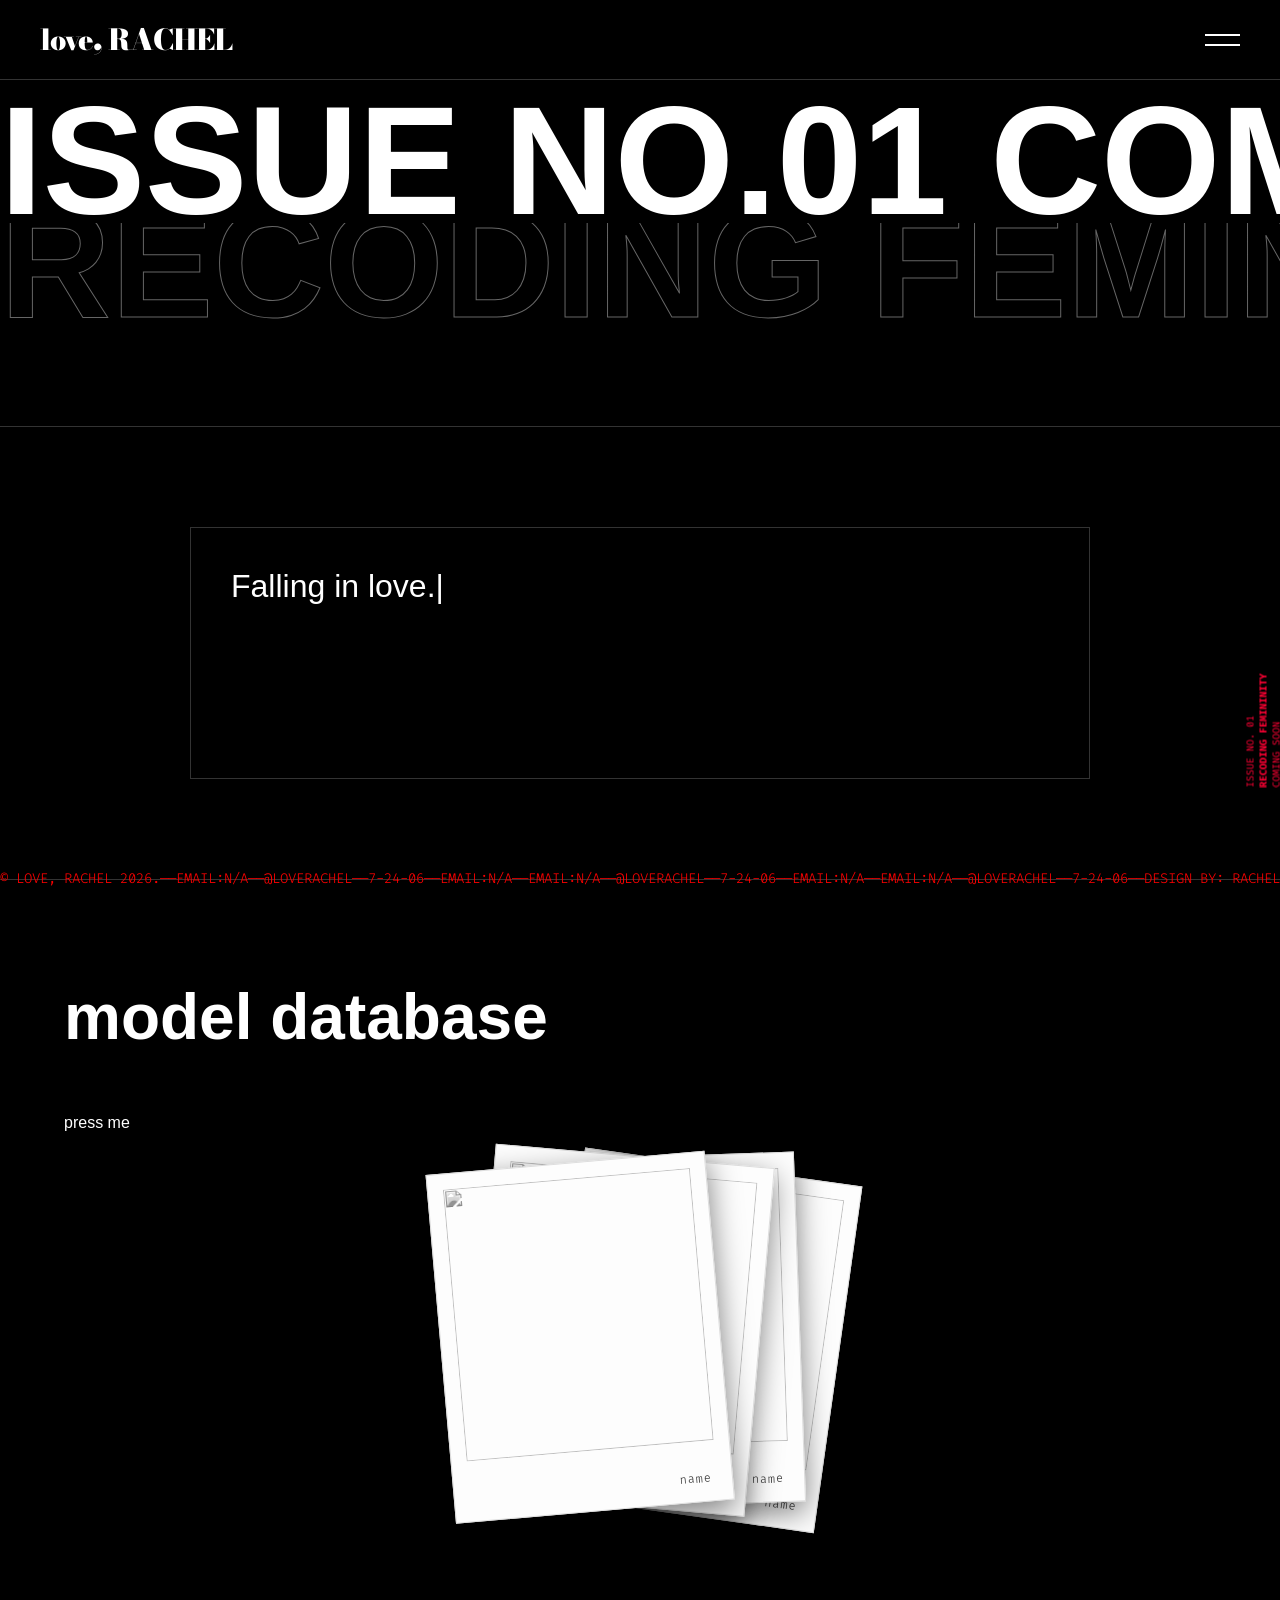
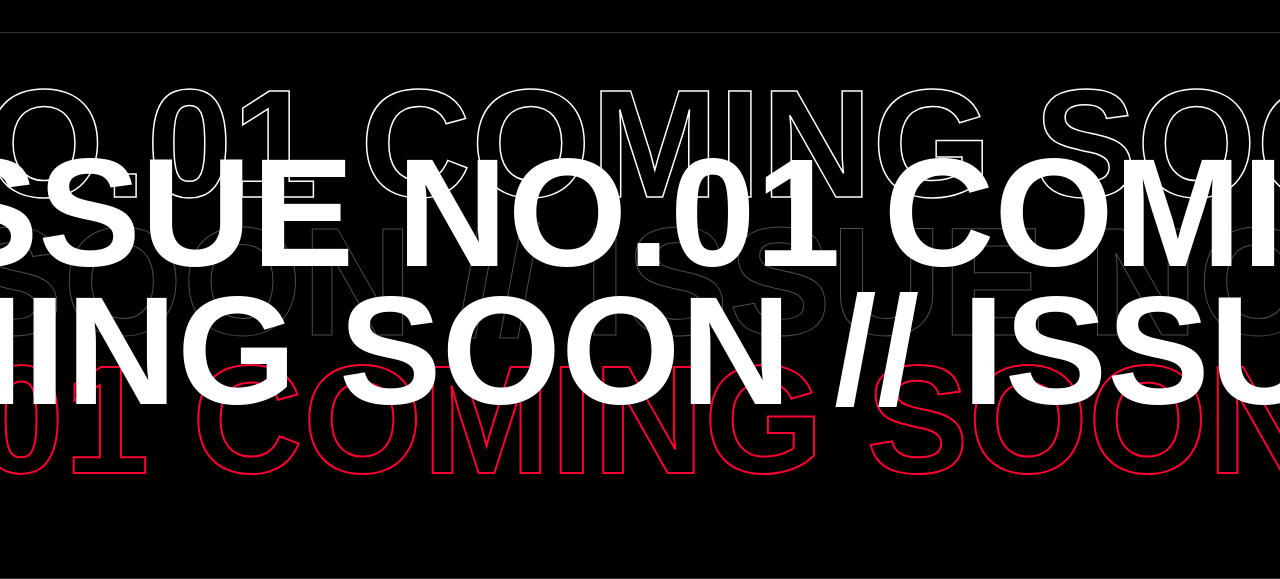
==== commit f532dd71: "Update index.html" ====
--- a/index.html
+++ b/index.html
@@ -36,7 +36,7 @@
                 <span class="toc-number">24</span>
                 <div class="toc-content">
                     <span class="toc-link">Issues</span>
-                    <p>From algorithmic bias to bio-tech. Explore our latest features.</p>
+                    <p>From the best pointe shoes to bio-tech. Explore our latest features.</p>
                 </div>
             </a>
 
--- a/global.css
+++ b/global.css
@@ -47,7 +47,7 @@
     color: #fff;
     text-decoration: none;
     letter-spacing: -1px;
-    text-transform: lowercase;
+   
 }
 
 .hamburger {
@@ -57,6 +57,8 @@
     display: flex;
     flex-direction: column;
     gap: 8px;
+    -webkit-tap-highlight-color: transparent; 
+    outline: none; 
 }
 
 .hamburger span {
@@ -64,6 +66,7 @@
     width: 35px;
     height: 2px;
     background: #fff;
+    
 }
 
 /* --- THE SIDE NAVIGATION (OVERLAY) --- */
@@ -101,12 +104,18 @@
 }
 
 .toc-link {
-    font-family: var(--bodoni);
-    font-size: clamp(2.5rem, 8vw, 5rem); /* Auto-sizes for screen */
+    font-family: 'Inter', sans-serif ;
+    font-size: clamp(2.5rem, 8vw, 5rem); 
     line-height: 0.9;
     text-transform: uppercase;
     color: #fff;
+    text-decoration: none; 
+  
+    display:block; 
+}
+a {
     text-decoration: none;
+    color: inherit;
 }
 
 /* --- SECTION STABILIZER --- */
@@ -437,3 +446,251 @@
     z-index: 100 !important;
     transform: scale(1.05) translateY(-30px) !important;
 }
+/* --- EMAIL / INBOX AREA --- */
+.email-wrapper {
+    background-color: #000; /* Back to black */
+    padding: 100px 5%;
+    display: flex;
+    justify-content: center;
+}
+
+.email-container {
+    width: 100%;
+    max-width: 800px;
+    background: #fff; /* High-fashion white card */
+    color: #000;
+    padding: 40px;
+    border-radius: 2px;
+    font-family: var(--inter); /* strictly Inter */
+    box-shadow: 20px 20px 0px var(--accent); /* brutalist shadow */
+}
+
+/* Technical Header */
+.email-meta {
+    border-bottom: 1px solid #ddd;
+    padding-bottom: 30px;
+    margin-bottom: 40px;
+}
+
+.meta-row {
+    display: flex;
+    font-size: 11px;
+    margin-bottom: 8px;
+    letter-spacing: 0.5px;
+}
+
+.meta-label {
+    width: 80px;
+    font-weight: 800;
+    color: #999;
+}
+
+.meta-value {
+    font-weight: 500;
+    text-transform: uppercase;
+}
+
+.date-loc {
+    margin-top: 20px;
+    font-size: 9px;
+    color: var(--accent);
+    justify-content: space-between;
+    font-weight: 700;
+}
+
+/* Text Body */
+.email-content {
+    font-size: 1.1rem;
+    line-height: 1.7;
+}
+
+.greeting {
+    font-weight: 800;
+    font-size: 1.5rem;
+    margin-bottom: 30px;
+    letter-spacing: -0.5px;
+}
+
+.email-content p {
+    margin-bottom: 25px;
+}
+
+/* Bottom Bar */
+.email-actions {
+    margin-top: 60px;
+    display: flex;
+    justify-content: space-between;
+    align-items: center;
+    border-top: 1px solid #ddd;
+    padding-top: 30px;
+}
+
+.reply-btn {
+    background: #000;
+    color: #fff;
+    padding: 15px 30px;
+    text-decoration: none;
+    font-weight: 800;
+    font-size: 12px;
+    transition: 0.3s;
+}
+
+.reply-btn:hover {
+    background: var(--accent);
+}
+
+.status-indicator {
+    font-size: 10px;
+    font-weight: 700;
+    display: flex;
+    align-items: center;
+    gap: 8px;
+}
+
+.blink-dot {
+    width: 8px;
+    height: 8px;
+    background: var(--accent);
+    border-radius: 50%;
+    animation: pulse 1.5s infinite;
+}
+
+@keyframes pulse {
+    0% { opacity: 1; }
+    50% { opacity: 0.3; }
+    100% { opacity: 1; }
+}
+
+/* Mobile Tweak */
+@media (max-width: 600px) {
+    .email-container { padding: 20px; }
+    .email-actions { flex-direction: column; gap: 20px; align-items: flex-start; }
+}
+.email-signature {
+    font-family: var(--bodoni);
+    font-size: 3.5rem;
+    font-weight: 900;
+    margin-top: 50px;
+    letter-spacing: -2px;
+    line-height: 1;
+    color: #000;
+   
+}
+.nav-alert {
+    color: var(--accent);
+    font-family: var(--fira);
+    font-size: 12px;
+    text-transform: uppercase;
+    margin-top: 10px;
+    letter-spacing: 1px;
+    
+    animation: blink 1.5s infinite;
+}
+
+@keyframes blink {
+    50% { opacity: 0; }
+}
+
+/* --- ABOUT SECTION STYLES --- */
+.about-section {
+    position: relative;
+    padding: 150px 5%;
+    background-color: var(--bg-color);
+    min-height: 100vh;
+    overflow: hidden; 
+    
+}
+
+
+
+
+/* Main Title */
+.about-title {
+    font-family: var(--inter);
+    font-weight: 900;
+    font-size: clamp(2rem, 8vw, 6rem);
+    letter-spacing: -2px;
+    margin-bottom: 80px;
+    position: relative;
+    z-index: 10;
+}
+
+/* Asymmetrical Grid */
+.about-grid {
+    display: grid;
+    grid-template-columns: 100px 1fr;
+    gap: 60px;
+    position: relative;
+    z-index: 10;
+}
+
+.grid-label {
+    font-family: var(--fira);
+    font-size: 12px;
+    writing-mode: vertical-rl; 
+    text-transform: uppercase;
+    letter-spacing: 4px;
+    display: flex;
+    align-items: center;
+    color: var(--accent);
+}
+
+.vertical-line {
+    width: 1px;
+    height: 100px;
+    background: var(--accent);
+    margin-top: 20px;
+}
+
+/* Content Area */
+.about-content {
+    max-width: 900px;
+}
+
+.intro-text {
+    font-size: clamp(1.5rem, 4vw, 2.8rem);
+    font-weight: 500;
+    line-height: 1.1;
+    margin-bottom: 60px;
+    letter-spacing: -1px;
+}
+
+
+.story-columns {
+    column-count: 2; 
+    column-gap: 60px;
+    font-family: var(--inter);
+    font-size: 1.1rem;
+    line-height: 1.6;
+    color: rgba(255, 255, 255, 0.8);
+    text-align: justify;
+}
+
+.story-columns p {
+    margin-bottom: 20px;
+}
+
+/* MOBILE  */
+@media (max-width: 1024px) {
+    .about-grid {
+        grid-template-columns: 1fr;
+    }
+    
+    .grid-label {
+        writing-mode: horizontal-tb;
+        flex-direction: row;
+        margin-bottom: 20px;
+    }
+    
+    .vertical-line {
+        width: 50px;
+        height: 1px;
+        margin: 0 0 0 20px;
+    }
+
+    .story-columns {
+        column-count: 1; 
+    }
+    
+    
+}
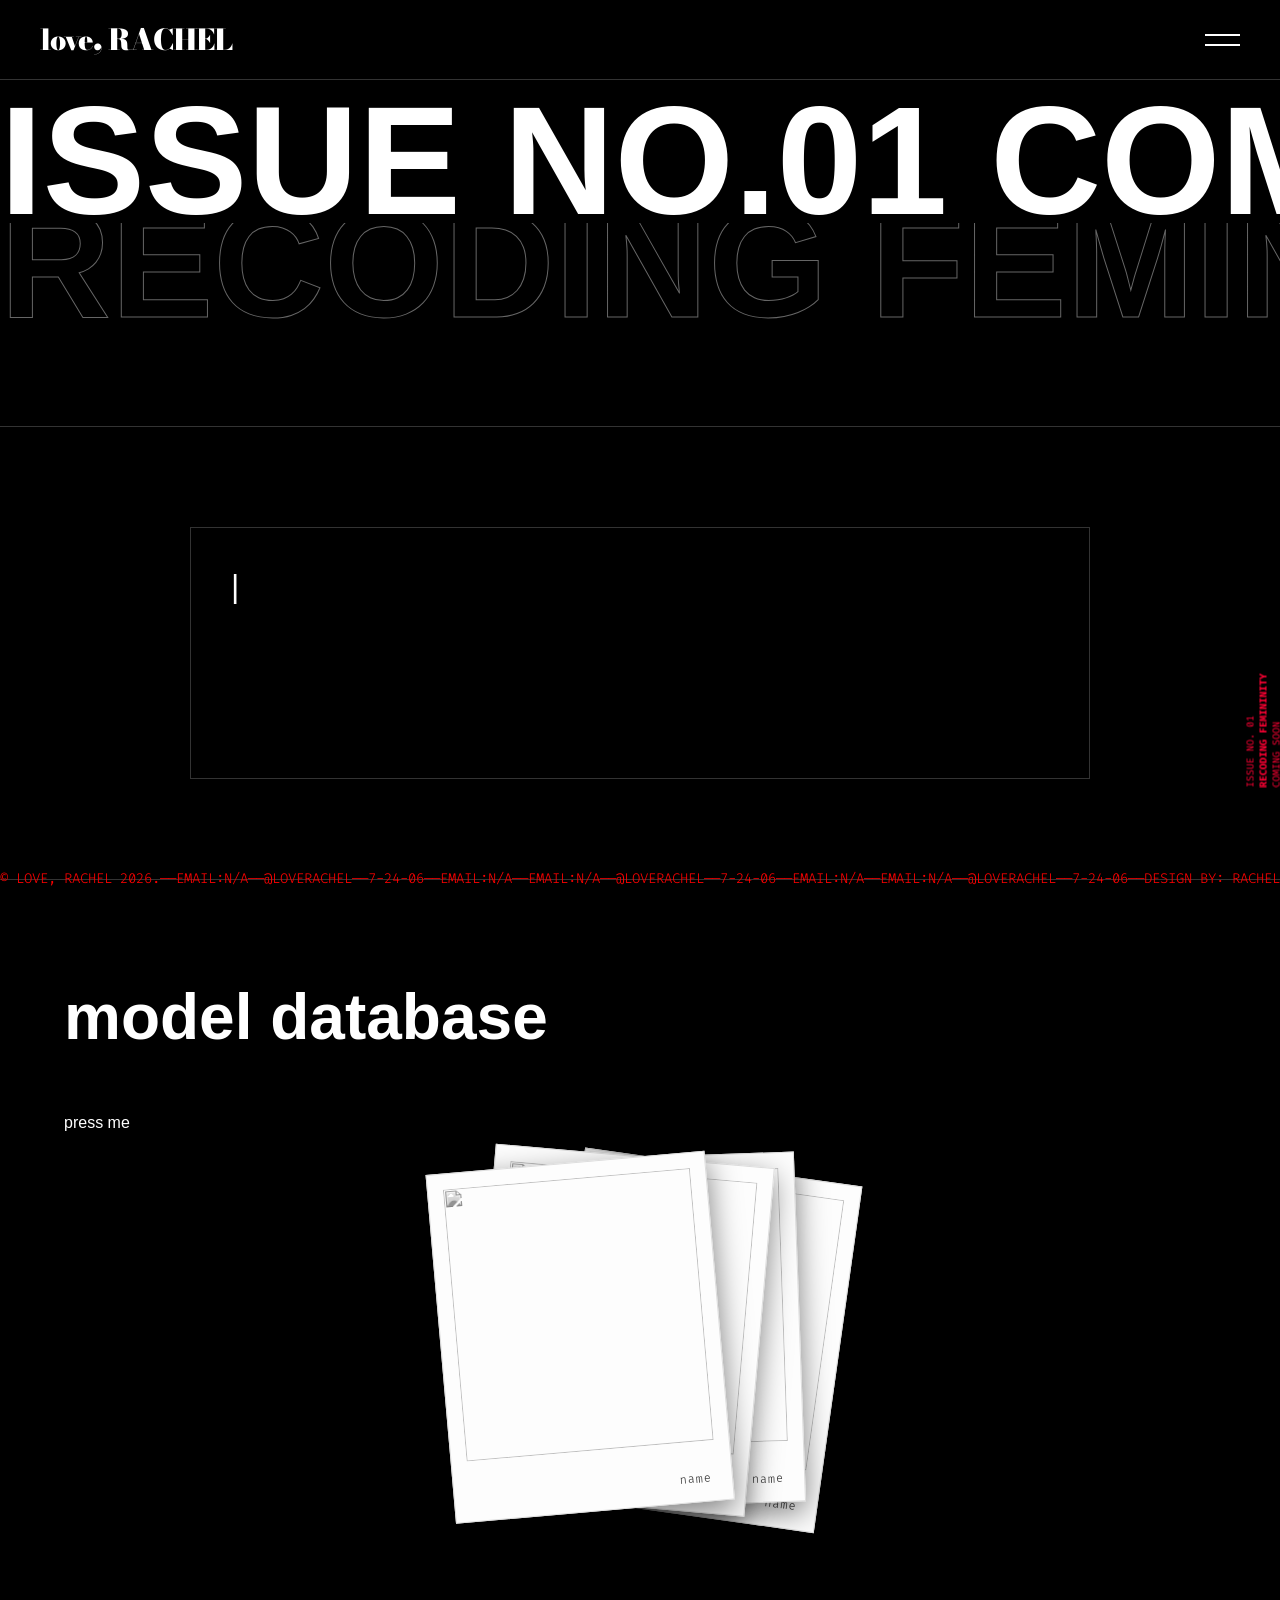
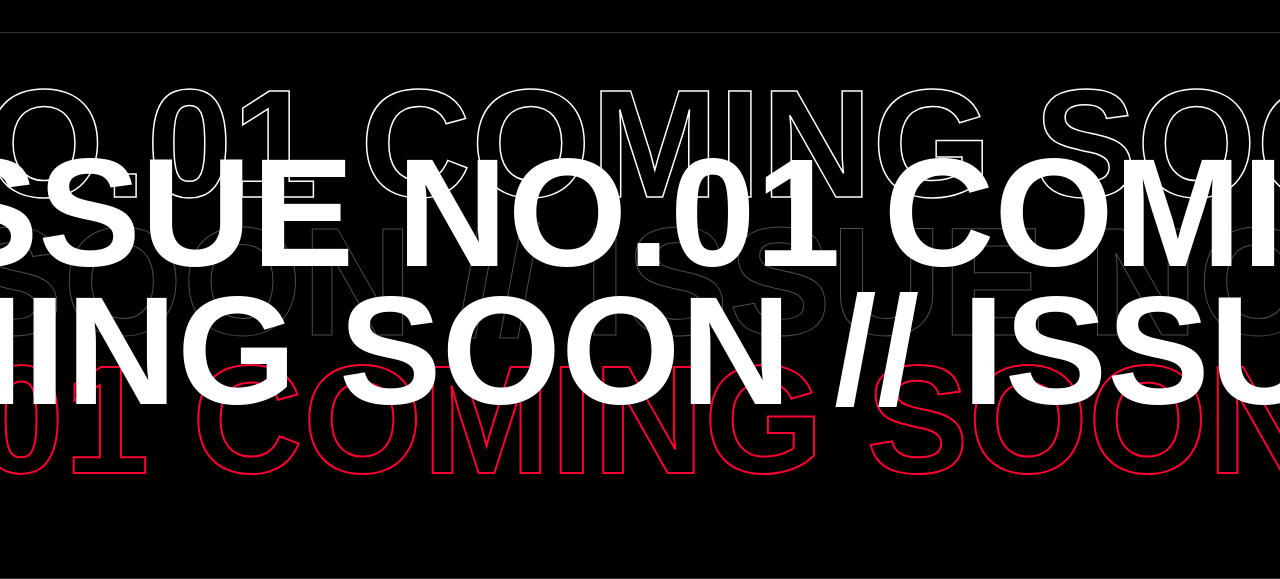
==== commit b0814147: "Update index.html" ====
--- a/index.html
+++ b/index.html
@@ -3,7 +3,7 @@
 <head>
     <meta charset="UTF-8">
     <meta name="viewport" content="width=device-width, initial-scale=1.0">
-    <title>love, RACHEL | STEM MAGAZINE FOR GIRLS</title>
+    <title>love, RACHEL | FASHION AND STEM MAGAZINE FOR GIRLS</title>
     <link href="https://fonts.googleapis.com/css2?family=Bodoni+Moda:opsz,wght@6..96,900&family=Fira+Code:wght@300&display=swap" rel="stylesheet">
     <link rel="preconnect" href="https://rsms.me/">
     <link rel="stylesheet" href="https://rsms.me/inter/inter.css">
@@ -18,14 +18,11 @@
     </div>
 
     <section class="toc-section">
-        <div class="toc-header">
-            <span>l,R / SITE.01 / CONTENTS</span>
-            <span>072406</span>
-        </div>
+    
         
         <nav class="toc-nav">
             <a href="about.html" class="toc-item">
-                <span class="toc-number">07</span>
+                
                 <div class="toc-content">
                     <span class="toc-link">About</span>
                     <p>Architecting a new visual language for women in STEM.</p>
@@ -33,7 +30,7 @@
             </a>
 
             <a href="issues.html" class="toc-item">
-                <span class="toc-number">24</span>
+               
                 <div class="toc-content">
                     <span class="toc-link">Issues</span>
                     <p>From the best pointe shoes to bio-tech. Explore our latest features.</p>
@@ -41,7 +38,7 @@
             </a>
 
             <a href="contact.html" class="toc-item">
-                <span class="toc-number">06</span>
+            
                 <div class="toc-content">
                     <span class="toc-link">Contact</span>
                     <p>Join the collective. How to contribute your voice.</p>
@@ -87,14 +84,17 @@
 <section class="typing-box-container">
     <div class="typing-box">
         <div class="box-content">
-            <span id="typed-text"></span><span class="cursor">|</span>
+            <span class="typewriter" 
+                  data-phrases='["Falling in love.", "One story at a time.", "One picture at a time.", "One page at a time."]'>
+            </span>
+            <span class="cursor">|</span>
         </div>
     </div>
 </section>
 <section class="database-section">
     <div class="database-intro">
         <h2 class="database-title">model database</h2>
-        <p>press me</p>
+        <p class="press-alert">press me</p>
     </div>
 
     <div class="model-pile-container">
--- a/global.css
+++ b/global.css
@@ -446,135 +446,94 @@
     z-index: 100 !important;
     transform: scale(1.05) translateY(-30px) !important;
 }
-/* --- EMAIL / INBOX AREA --- */
-.email-wrapper {
-    background-color: #000; /* Back to black */
-    padding: 100px 5%;
+/* ---RECEIPT SYSTEM --- */
+.receipt-area {
+    min-height: 120vh; 
     display: flex;
     justify-content: center;
-}
-
-.email-container {
-    width: 100%;
-    max-width: 800px;
-    background: #fff; /* High-fashion white card */
+    align-items: center;
+    background: #000;
+    padding: 150px 20px;
+}
+
+.receipt-stack {
+    position: relative;
+    width: 100%;
+    max-width: 400px;
+    height: 600px; 
+    cursor: pointer;
+}
+
+.receipt {
+    position: absolute;
+    width: 100%;
+    background: #e0e0e0; 
     color: #000;
-    padding: 40px;
-    border-radius: 2px;
-    font-family: var(--inter); /* strictly Inter */
-    box-shadow: 20px 20px 0px var(--accent); /* brutalist shadow */
-}
-
-/* Technical Header */
-.email-meta {
-    border-bottom: 1px solid #ddd;
-    padding-bottom: 30px;
-    margin-bottom: 40px;
-}
-
-.meta-row {
-    display: flex;
-    font-size: 11px;
-    margin-bottom: 8px;
-    letter-spacing: 0.5px;
-}
-
-.meta-label {
-    width: 80px;
-    font-weight: 800;
-    color: #999;
-}
-
-.meta-value {
-    font-weight: 500;
-    text-transform: uppercase;
-}
-
-.date-loc {
-    margin-top: 20px;
-    font-size: 9px;
-    color: var(--accent);
-    justify-content: space-between;
+    padding: 35px;
+    font-family: 'Fira Code', monospace;
+    font-weight: 300;
+    font-size: 12px;
+    line-height: 1.5;
+    box-shadow: 0 10px 30px rgba(0,0,0,0.5);
+    transition: all 0.7s cubic-bezier(0.19, 1, 0.22, 1);
+    border-bottom: 3px dashed #bbb;
+}
+
+/* Back Receipt - Hidden behind */
+.receipt-back {
+    z-index: 1;
+    transform: rotate(1deg) scale(0.95);
+    background: #d1d1d1;
+    top: 0;
+}
+
+/* Front Receipt - Main view */
+.receipt-front {
+    z-index: 5;
+    transform: rotate(-1.5deg);
+    top: 0;
+}
+
+/* --- THE REVEAL TRANSFORMATION --- */
+.receipt-stack:hover .receipt-front {
+    
+    transform: translateY(70%) rotate(2deg); 
+    opacity: 0.3;
+}
+
+.receipt-stack:hover .receipt-back {
+   
+    transform: translateY(-50%) rotate(-1deg) scale(1);
+    background: #ffffff;
+    z-index: 10; /* Brings it to the very top */
+    box-shadow: 0 20px 50px rgba(0,0,0,0.8);
+}
+
+/* Typography Tweaks */
+.receipt-title {
     font-weight: 700;
-}
-
-/* Text Body */
-.email-content {
-    font-size: 1.1rem;
-    line-height: 1.7;
-}
-
-.greeting {
-    font-weight: 800;
-    font-size: 1.5rem;
-    margin-bottom: 30px;
-    letter-spacing: -0.5px;
-}
-
-.email-content p {
-    margin-bottom: 25px;
-}
-
-/* Bottom Bar */
-.email-actions {
-    margin-top: 60px;
-    display: flex;
-    justify-content: space-between;
-    align-items: center;
-    border-top: 1px solid #ddd;
-    padding-top: 30px;
-}
-
-.reply-btn {
-    background: #000;
-    color: #fff;
-    padding: 15px 30px;
-    text-decoration: none;
-    font-weight: 800;
-    font-size: 12px;
-    transition: 0.3s;
-}
-
-.reply-btn:hover {
-    background: var(--accent);
-}
-
-.status-indicator {
+    text-align: center;
+    border-bottom: 1px solid #000;
+    margin-bottom: 20px !important;
+    padding-bottom: 10px;
+}
+
+.receipt-footer {
+    margin-top: 40px;
+    text-align: center;
     font-size: 10px;
-    font-weight: 700;
-    display: flex;
-    align-items: center;
-    gap: 8px;
-}
-
-.blink-dot {
-    width: 8px;
-    height: 8px;
-    background: var(--accent);
-    border-radius: 50%;
-    animation: pulse 1.5s infinite;
-}
-
-@keyframes pulse {
-    0% { opacity: 1; }
-    50% { opacity: 0.3; }
-    100% { opacity: 1; }
-}
-
-/* Mobile Tweak */
+    border-top: 1px dashed #000;
+    padding-top: 15px;
+}
+
+
 @media (max-width: 600px) {
-    .email-container { padding: 20px; }
-    .email-actions { flex-direction: column; gap: 20px; align-items: flex-start; }
-}
-.email-signature {
-    font-family: var(--bodoni);
-    font-size: 3.5rem;
-    font-weight: 900;
-    margin-top: 50px;
-    letter-spacing: -2px;
-    line-height: 1;
-    color: #000;
-   
+    .receipt-stack:hover .receipt-front {
+        transform: translateY(80%) rotate(0deg);
+    }
+    .receipt-stack:hover .receipt-back {
+        transform: translateY(-60%) rotate(0deg);
+    }
 }
 .nav-alert {
     color: var(--accent);
@@ -584,6 +543,9 @@
     margin-top: 10px;
     letter-spacing: 1px;
     
+    animation: blink 1.5s infinite;
+}
+.press-alert {
     animation: blink 1.5s infinite;
 }
 
